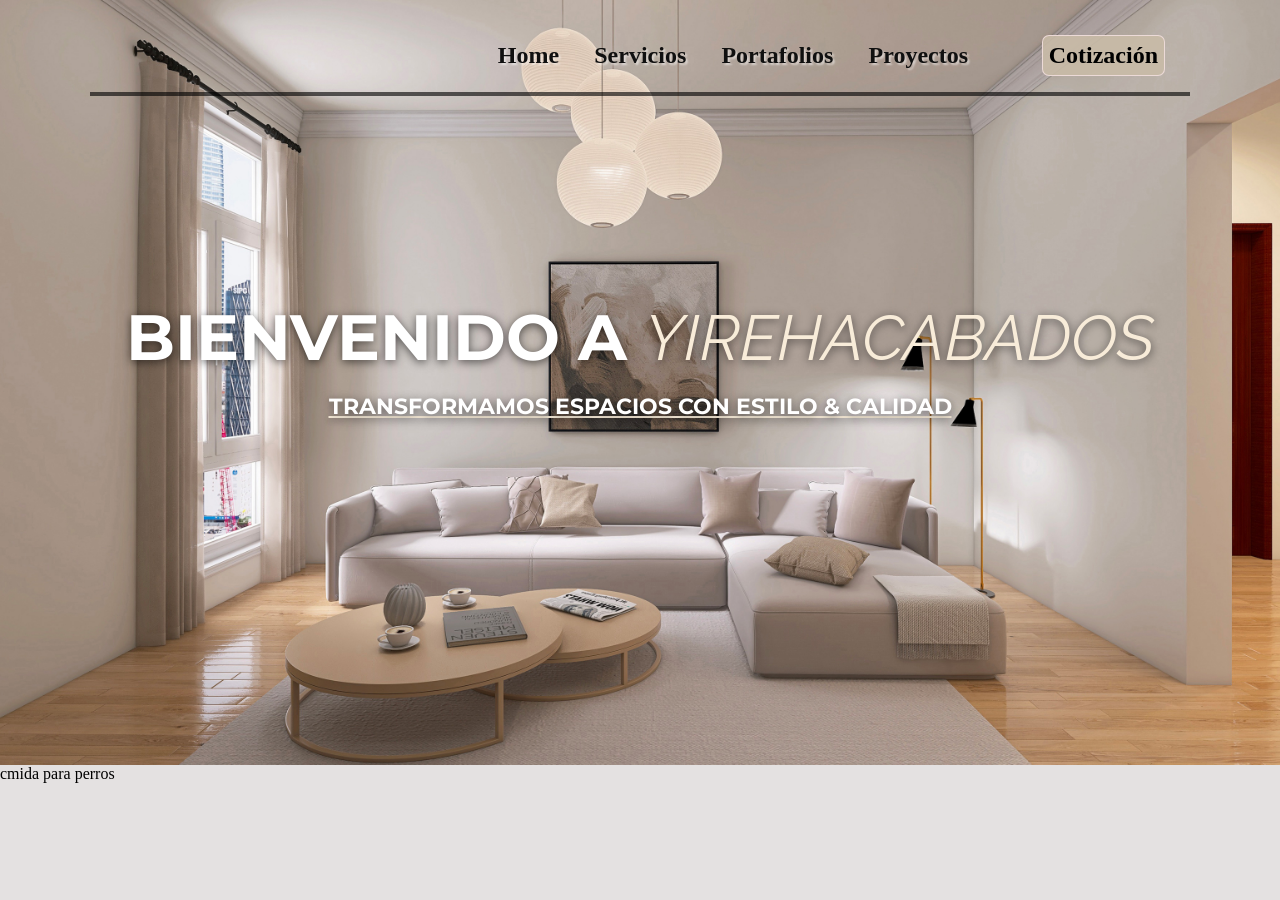
==== index.html @ 6dbcf8db "comida para perros" ====
<!DOCTYPE html>
<html lang="en">
<head>
    <meta charset="UTF-8">
    <meta name="viewport" content="width=device-width, initial-scale=1.0">
    <title>  | YireHacabados</title>
    <link rel="stylesheet" href="/CSS/index.css">
    <link rel="preconnect" href="https://fonts.googleapis.com">
            <link rel="preconnect" href="https://fonts.gstatic.com" crossorigin>
            <link href="https://fonts.googleapis.com/css2?family=Montserrat:ital,wght@0,100..900;1,100..900&display=swap" rel="stylesheet">
    <link rel="preconnect" href="https://fonts.googleapis.com">
            <link rel="preconnect" href="https://fonts.gstatic.com" crossorigin>
            <link href="https://fonts.googleapis.com/css2?family=Montserrat:ital,wght@0,100..900;1,100..900&family=Raleway:ital,wght@0,100..900;1,100..900&display=swap" rel="stylesheet">        

        </head>
<body>
    <nav class="navbar">
        <div class="logo">
            <img src="" alt="">
        </div>

        <ul class="menu">
            <li><a href="#Home">Home</a></li>
            <li><a href="#Servicios">Servicios</a></li>
            <li><a href="#Portafotlio">Portafolios</a></li>
            <li><a href="#Proyectos">Proyectos</a></li>
        </ul>

        <div class="btn-cotizar">
            <a href="#cotizacion">Cotización</a>
        </div>
    </nav>

    <main>
        <section id="inicio" class="hero">
            <div class="hero-content">
                <h1>BIENVENIDO A <span class="yireh">YIREHACABADOS</span></h1>
            
                <p>TRANSFORMAMOS ESPACIOS CON ESTILO & CALIDAD</p>
              
            </div>

            

        </section>
    </main>
</body>
</html>

cmida para perros
---- CSS/index.css ----
*{
    margin: 0;
    padding: 0;
    box-sizing: border-box ;
    list-style: none;
    text-decoration: none;
}

body{
    background-color: rgb(228, 225, 225);
}

.hero {
    min-height: 85vh;
    background-image: url("/images/pipcke-living-room-8578263.jpg");
    background-size: cover;
    background-position: center;
    display: flex;
    flex-direction: column;
    justify-content: center;
    align-items: center;
    padding: 4rem 1.5rem 6rem;
}

.hero-content {
    text-align: center;
    color: white;
    text-shadow: 0 2px 10px rgba(0, 0, 0, 0.6);

}

.yireh {
    color: rgb(248, 236, 217);
    font-family: "Raleway", sans-serif;
    font-weight: 380;
    font-style: italic;
}


.hero-content h1 {
    font-size: clamp(2.5rem, 5vw, 4rem);
    margin-bottom: 1rem;
    font-family: "Montserrat", sans-serif;
    font-optical-sizing: auto;
    font-weight: bold;
    
}


.hero-content p {
    font-size: clamp(1rem, 2.2vw, 1.4rem);
    text-decoration: underline rgb(248, 236, 217);
    margin-bottom: 1rem;
    font-family: "Montserrat", sans-serif;
    font-optical-sizing: auto;
    font-weight: bold;
}




.navbar {
    position: absolute;
    top: 0;
    left: 50%;
    transform: translateX(-50%);
    display: flex;
    flex-wrap: wrap;
    gap: 3rem;
    padding: 25px 25px 16px;
    width: min(95%, 1100px); /* limita el ancho y se adapta al tamaño de pantalla */
    justify-content: space-between; /* logo a la izquierda, resto a la derecha */
    align-items: center;
    border-bottom: 4px solid rgba(0, 0, 0, 0.615); /* línea justo debajo del navbar */
    
    z-index: 5;
    margin-top: 10px;
    
}

/* .logo {

}
 */
.menu {
    display: flex;
    gap: 1rem; /* evita que el último elemento se separe demasiado */
    font-size: 24px;
    margin-left: auto; /* empuja el menú y el botón hacia la derecha */
}

.menu li a {
    display: block;
    padding: 0.4rem 0.6rem;
    color: white;
    font-weight: bold;
    color: rgb(16, 16, 16);
    text-shadow: 2px 2px 2px rgba(255, 255, 255, 0.516);
}

.btn-cotizar {
    margin-left: 1rem; /* separación entre el menú y el botón */
    background-color: rgba(201, 188, 168, 0.897);
    padding: 6px;
    border-radius: 7px;
    border: solid 1px rgba(243, 225, 225, 0.842);
}

.btn-cotizar a {
    color: black;
    font-weight: bold;
    font-size: 24px;
}
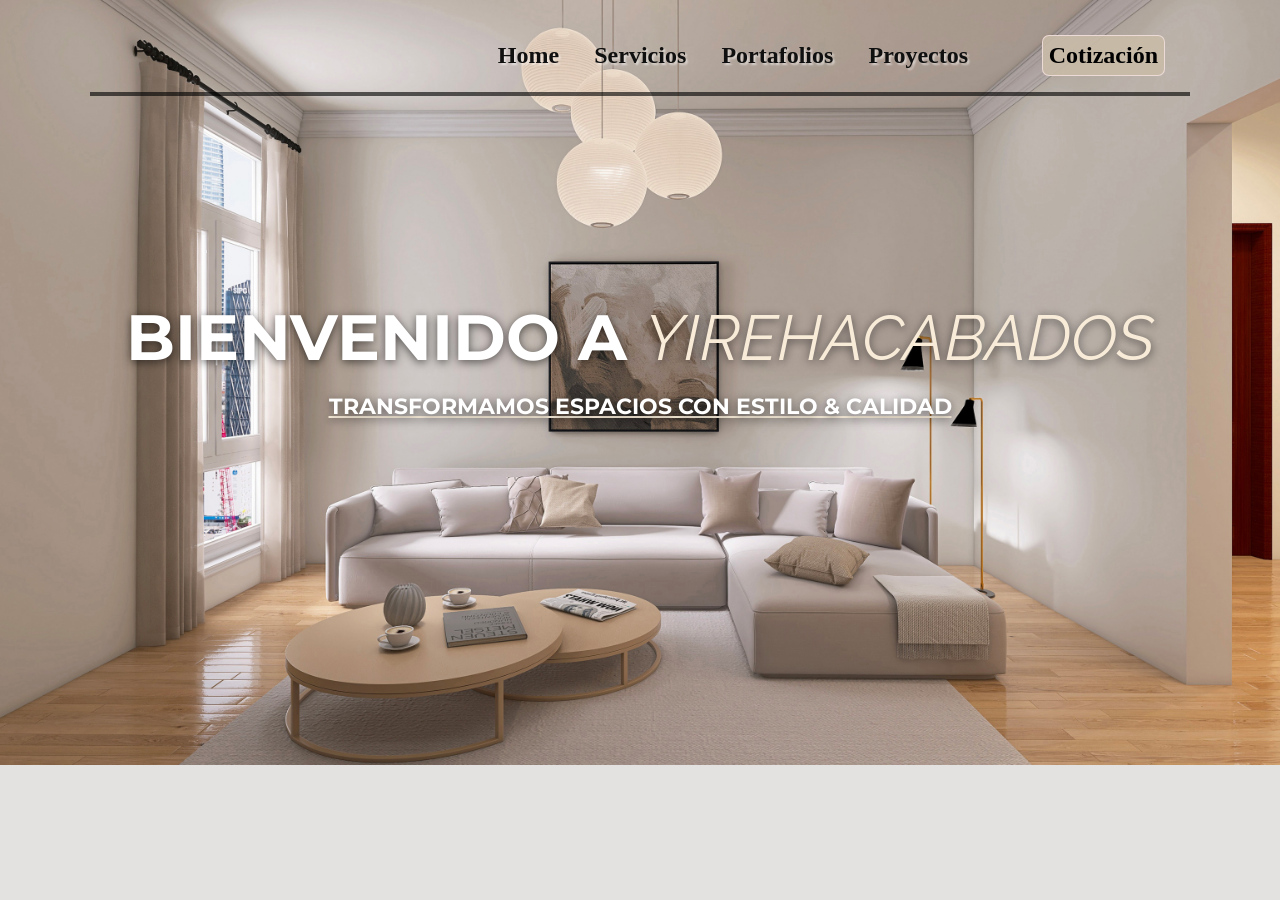
==== commit 93d761ac: "nuevo archivo" ====
--- a/index.html
+++ b/index.html
@@ -47,4 +47,3 @@
 </body>
 </html>
 
-cmida para perros
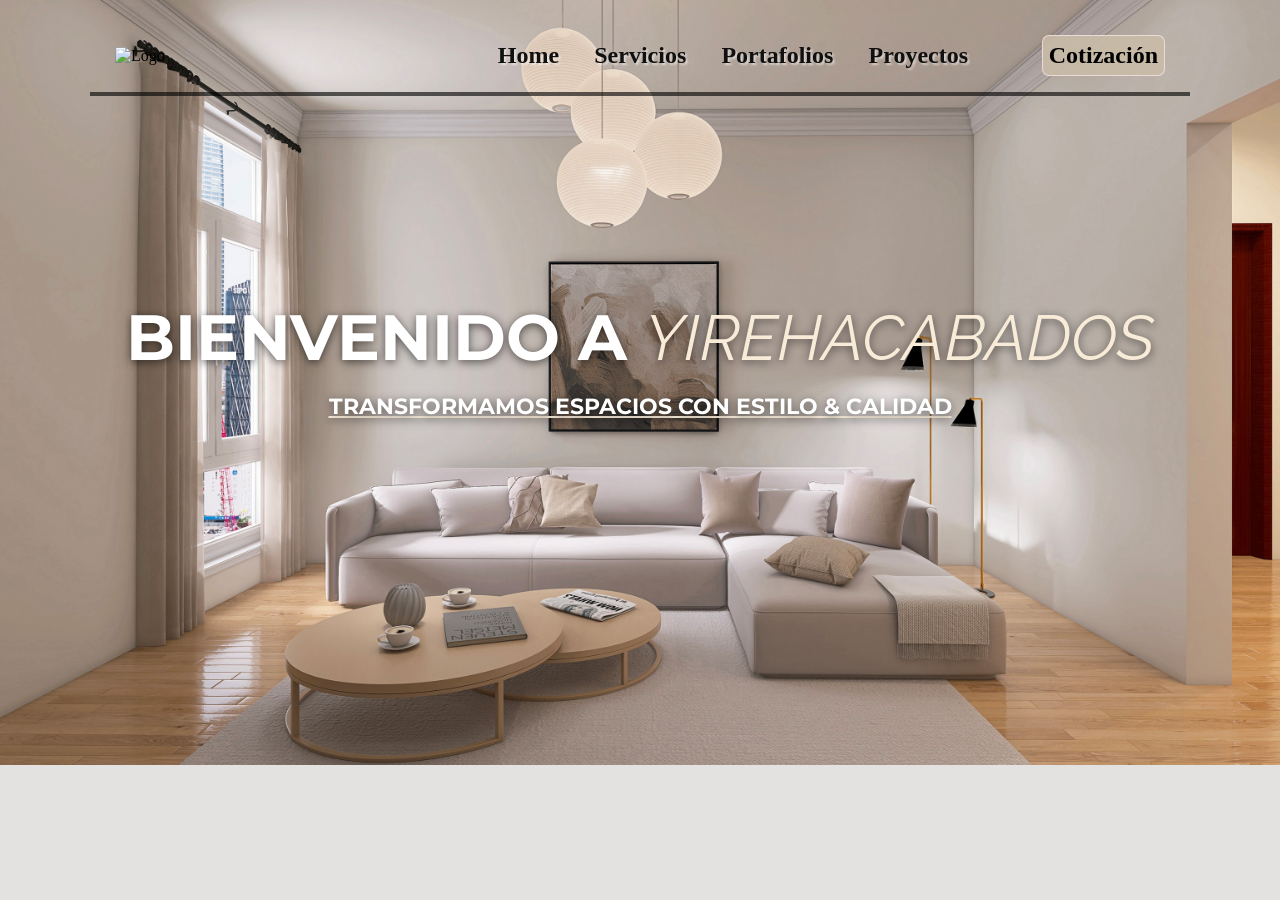
==== commit 234681cc: "html organizado" ====
--- a/index.html
+++ b/index.html
@@ -3,20 +3,17 @@
 <head>
     <meta charset="UTF-8">
     <meta name="viewport" content="width=device-width, initial-scale=1.0">
-    <title>  | YireHacabados</title>
+    <title>Yireh Acabados</title>
+    <link rel="preconnect" href="https://fonts.googleapis.com">
+    <link rel="preconnect" href="https://fonts.gstatic.com" crossorigin>
+    <link href="https://fonts.googleapis.com/css2?family=Montserrat:ital,wght@0,100..900;1,100..900&family=Raleway:ital,wght@0,100..900;1,100..900&display=swap" rel="stylesheet">        
     <link rel="stylesheet" href="/CSS/index.css">
-    <link rel="preconnect" href="https://fonts.googleapis.com">
-            <link rel="preconnect" href="https://fonts.gstatic.com" crossorigin>
-            <link href="https://fonts.googleapis.com/css2?family=Montserrat:ital,wght@0,100..900;1,100..900&display=swap" rel="stylesheet">
-    <link rel="preconnect" href="https://fonts.googleapis.com">
-            <link rel="preconnect" href="https://fonts.gstatic.com" crossorigin>
-            <link href="https://fonts.googleapis.com/css2?family=Montserrat:ital,wght@0,100..900;1,100..900&family=Raleway:ital,wght@0,100..900;1,100..900&display=swap" rel="stylesheet">        
 
-        </head>
+</head>
 <body>
     <nav class="navbar">
         <div class="logo">
-            <img src="" alt="">
+            <img src="" alt="Logo">
         </div>
 
         <ul class="menu">
@@ -35,13 +32,11 @@
         <section id="inicio" class="hero">
             <div class="hero-content">
                 <h1>BIENVENIDO A <span class="yireh">YIREHACABADOS</span></h1>
+                <p>TRANSFORMAMOS ESPACIOS CON ESTILO & CALIDAD</p> 
+            </div>
+        </section>
+        <section>
             
-                <p>TRANSFORMAMOS ESPACIOS CON ESTILO & CALIDAD</p>
-              
-            </div>
-
-            
-
         </section>
     </main>
 </body>
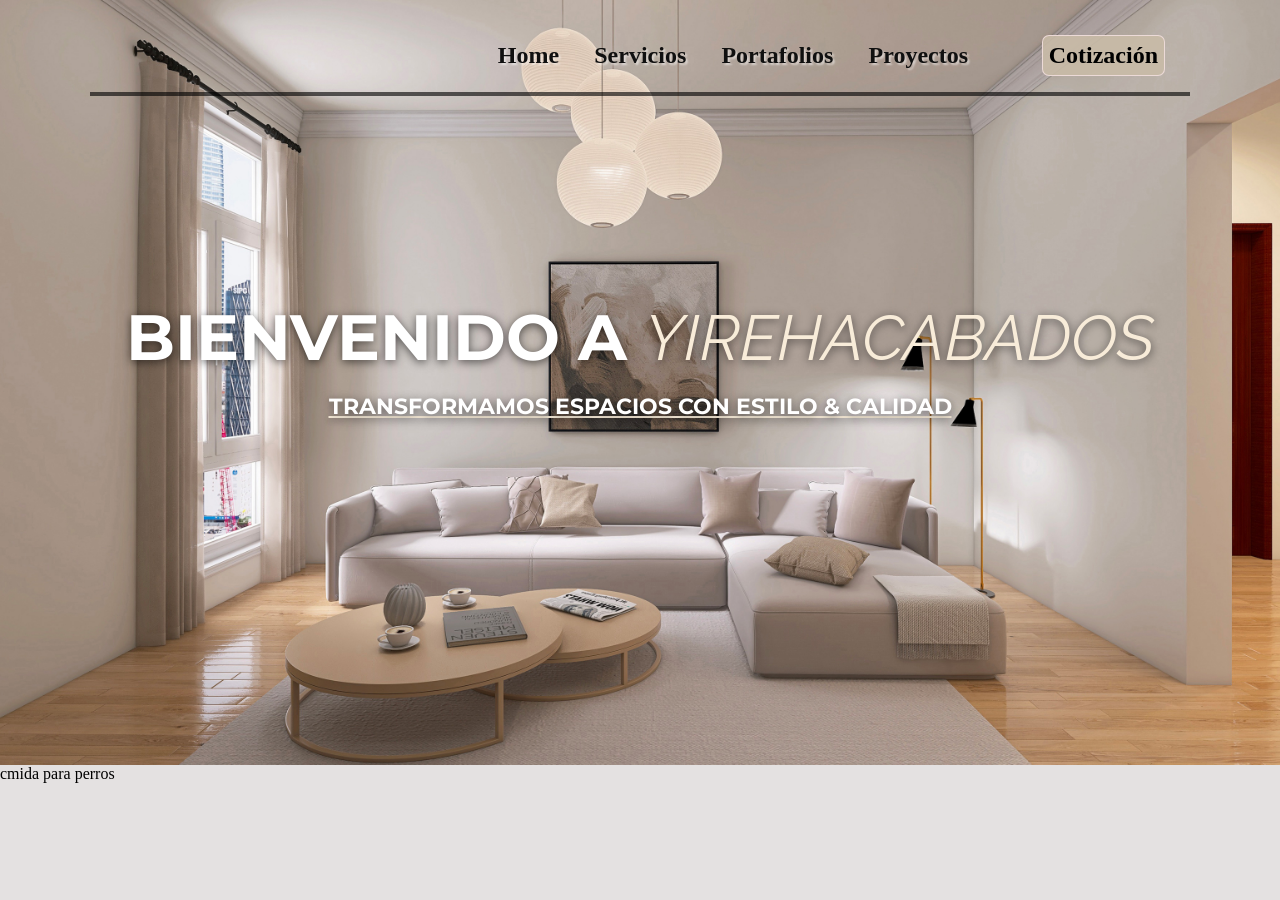
==== commit 692b91ee: "html organizado1.1" ====
--- a/index.html
+++ b/index.html
@@ -3,17 +3,16 @@
 <head>
     <meta charset="UTF-8">
     <meta name="viewport" content="width=device-width, initial-scale=1.0">
-    <title>Yireh Acabados</title>
+    <title>  | YireHacabados</title>
+    <link rel="stylesheet" href="/CSS/index.css">
     <link rel="preconnect" href="https://fonts.googleapis.com">
     <link rel="preconnect" href="https://fonts.gstatic.com" crossorigin>
     <link href="https://fonts.googleapis.com/css2?family=Montserrat:ital,wght@0,100..900;1,100..900&family=Raleway:ital,wght@0,100..900;1,100..900&display=swap" rel="stylesheet">        
-    <link rel="stylesheet" href="/CSS/index.css">
-
 </head>
 <body>
     <nav class="navbar">
         <div class="logo">
-            <img src="" alt="Logo">
+            <img src="" alt="">
         </div>
 
         <ul class="menu">
@@ -32,13 +31,12 @@
         <section id="inicio" class="hero">
             <div class="hero-content">
                 <h1>BIENVENIDO A <span class="yireh">YIREHACABADOS</span></h1>
-                <p>TRANSFORMAMOS ESPACIOS CON ESTILO & CALIDAD</p> 
+            
+                <p>TRANSFORMAMOS ESPACIOS CON ESTILO & CALIDAD</p>
             </div>
-        </section>
-        <section>
-            
         </section>
     </main>
 </body>
 </html>
 
+cmida para perros
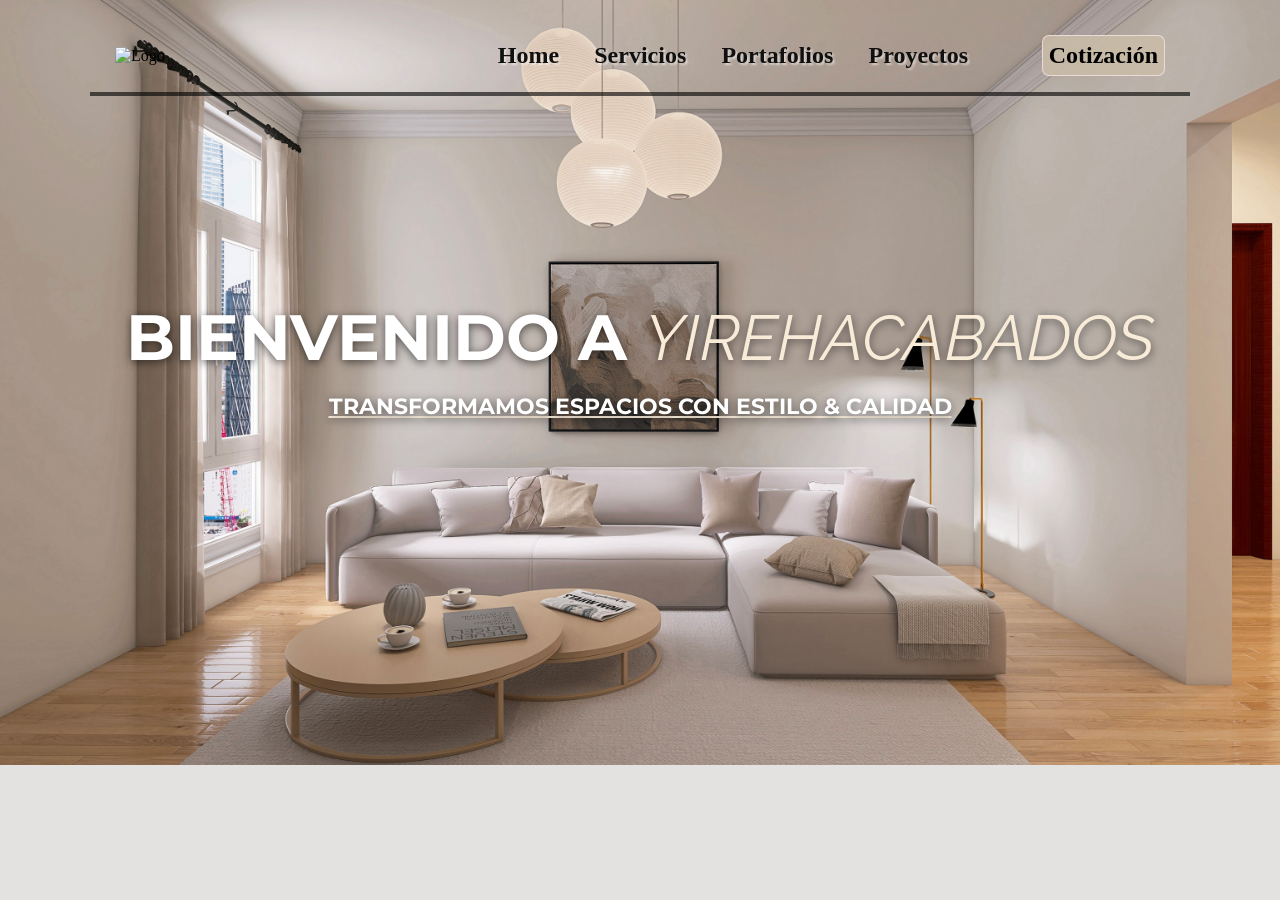
==== commit 5c0b4716: "limpieza del head y fuentes en index.html" ====
--- a/index.html
+++ b/index.html
@@ -3,16 +3,16 @@
 <head>
     <meta charset="UTF-8">
     <meta name="viewport" content="width=device-width, initial-scale=1.0">
-    <title>  | YireHacabados</title>
-    <link rel="stylesheet" href="/CSS/index.css">
+    <title>Yireh Acabados</title>
     <link rel="preconnect" href="https://fonts.googleapis.com">
     <link rel="preconnect" href="https://fonts.gstatic.com" crossorigin>
     <link href="https://fonts.googleapis.com/css2?family=Montserrat:ital,wght@0,100..900;1,100..900&family=Raleway:ital,wght@0,100..900;1,100..900&display=swap" rel="stylesheet">        
+    <link rel="stylesheet" href="/CSS/index.css">
 </head>
 <body>
     <nav class="navbar">
         <div class="logo">
-            <img src="" alt="">
+            <img src="" alt="Logo">
         </div>
 
         <ul class="menu">
@@ -31,12 +31,13 @@
         <section id="inicio" class="hero">
             <div class="hero-content">
                 <h1>BIENVENIDO A <span class="yireh">YIREHACABADOS</span></h1>
+                <p>TRANSFORMAMOS ESPACIOS CON ESTILO & CALIDAD</p> 
+            </div>
+        </section>
+        <section>
             
-                <p>TRANSFORMAMOS ESPACIOS CON ESTILO & CALIDAD</p>
-            </div>
         </section>
     </main>
 </body>
 </html>
 
-cmida para perros
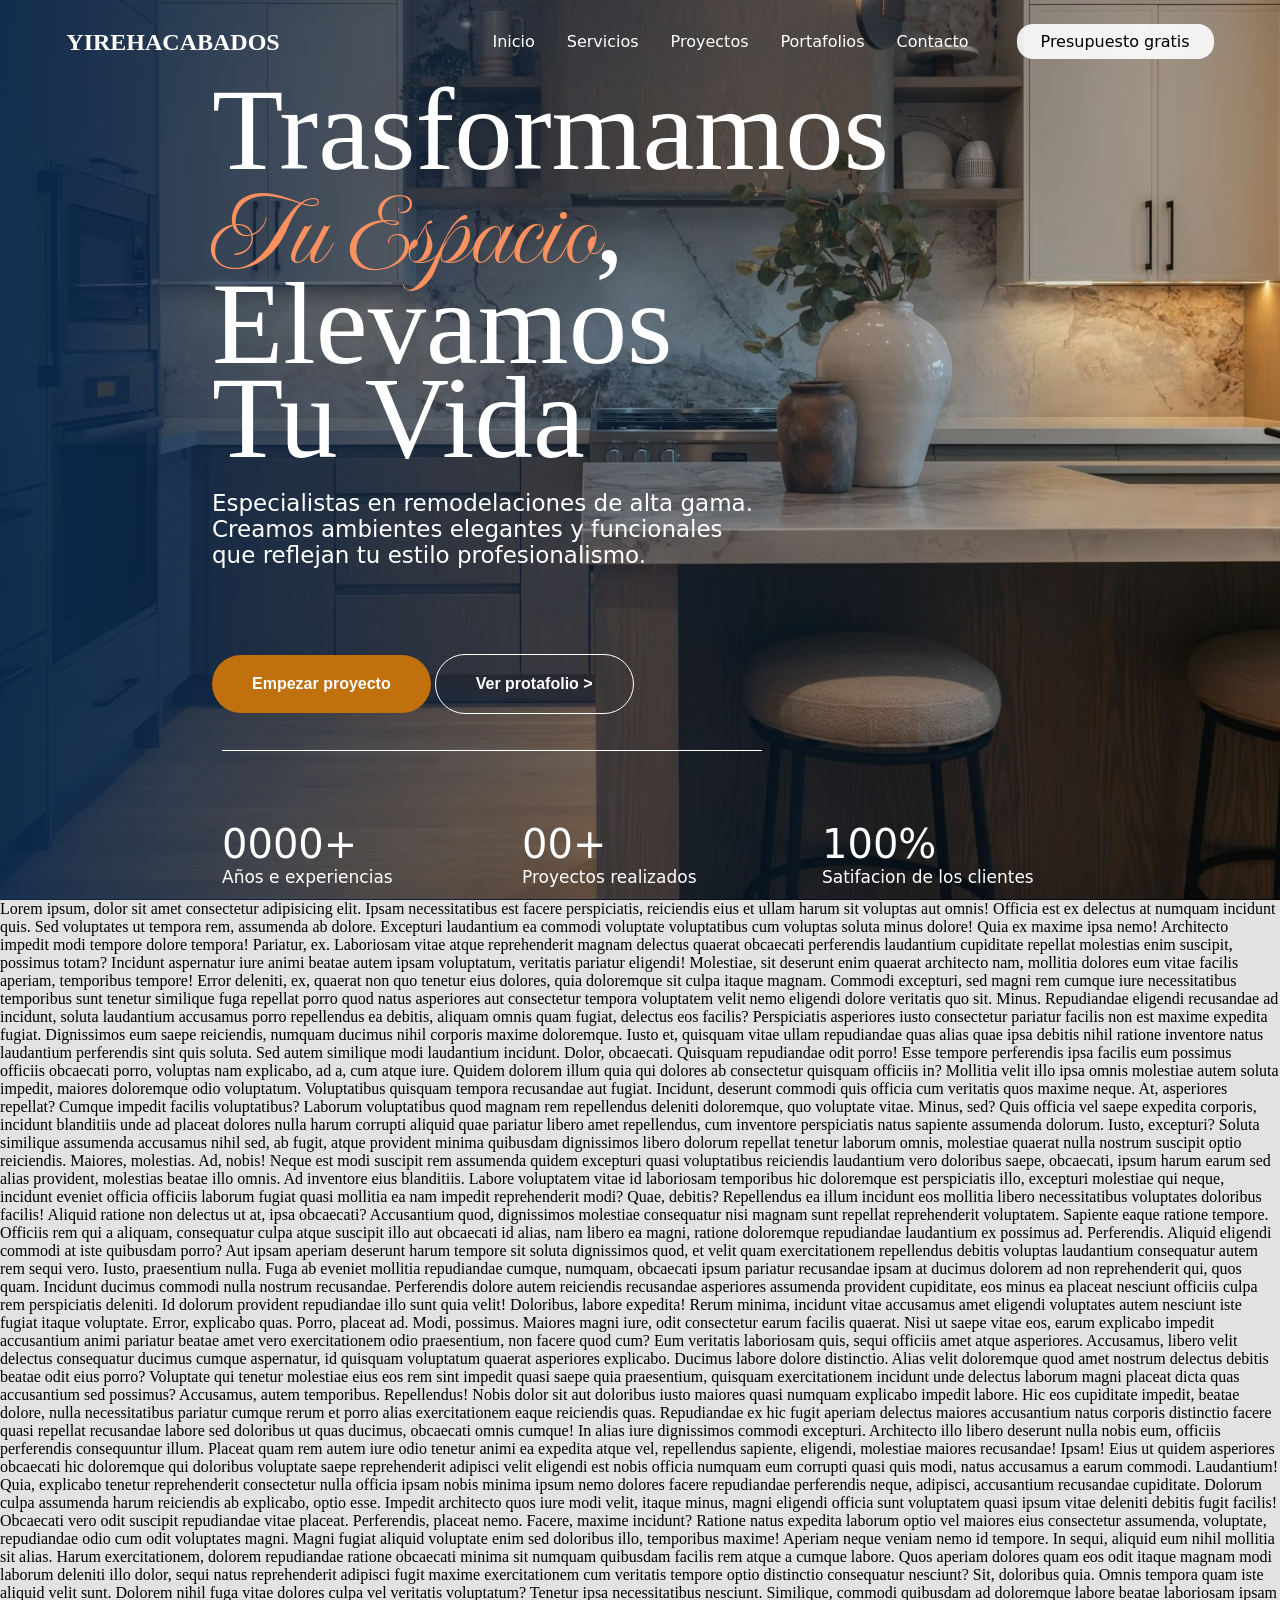
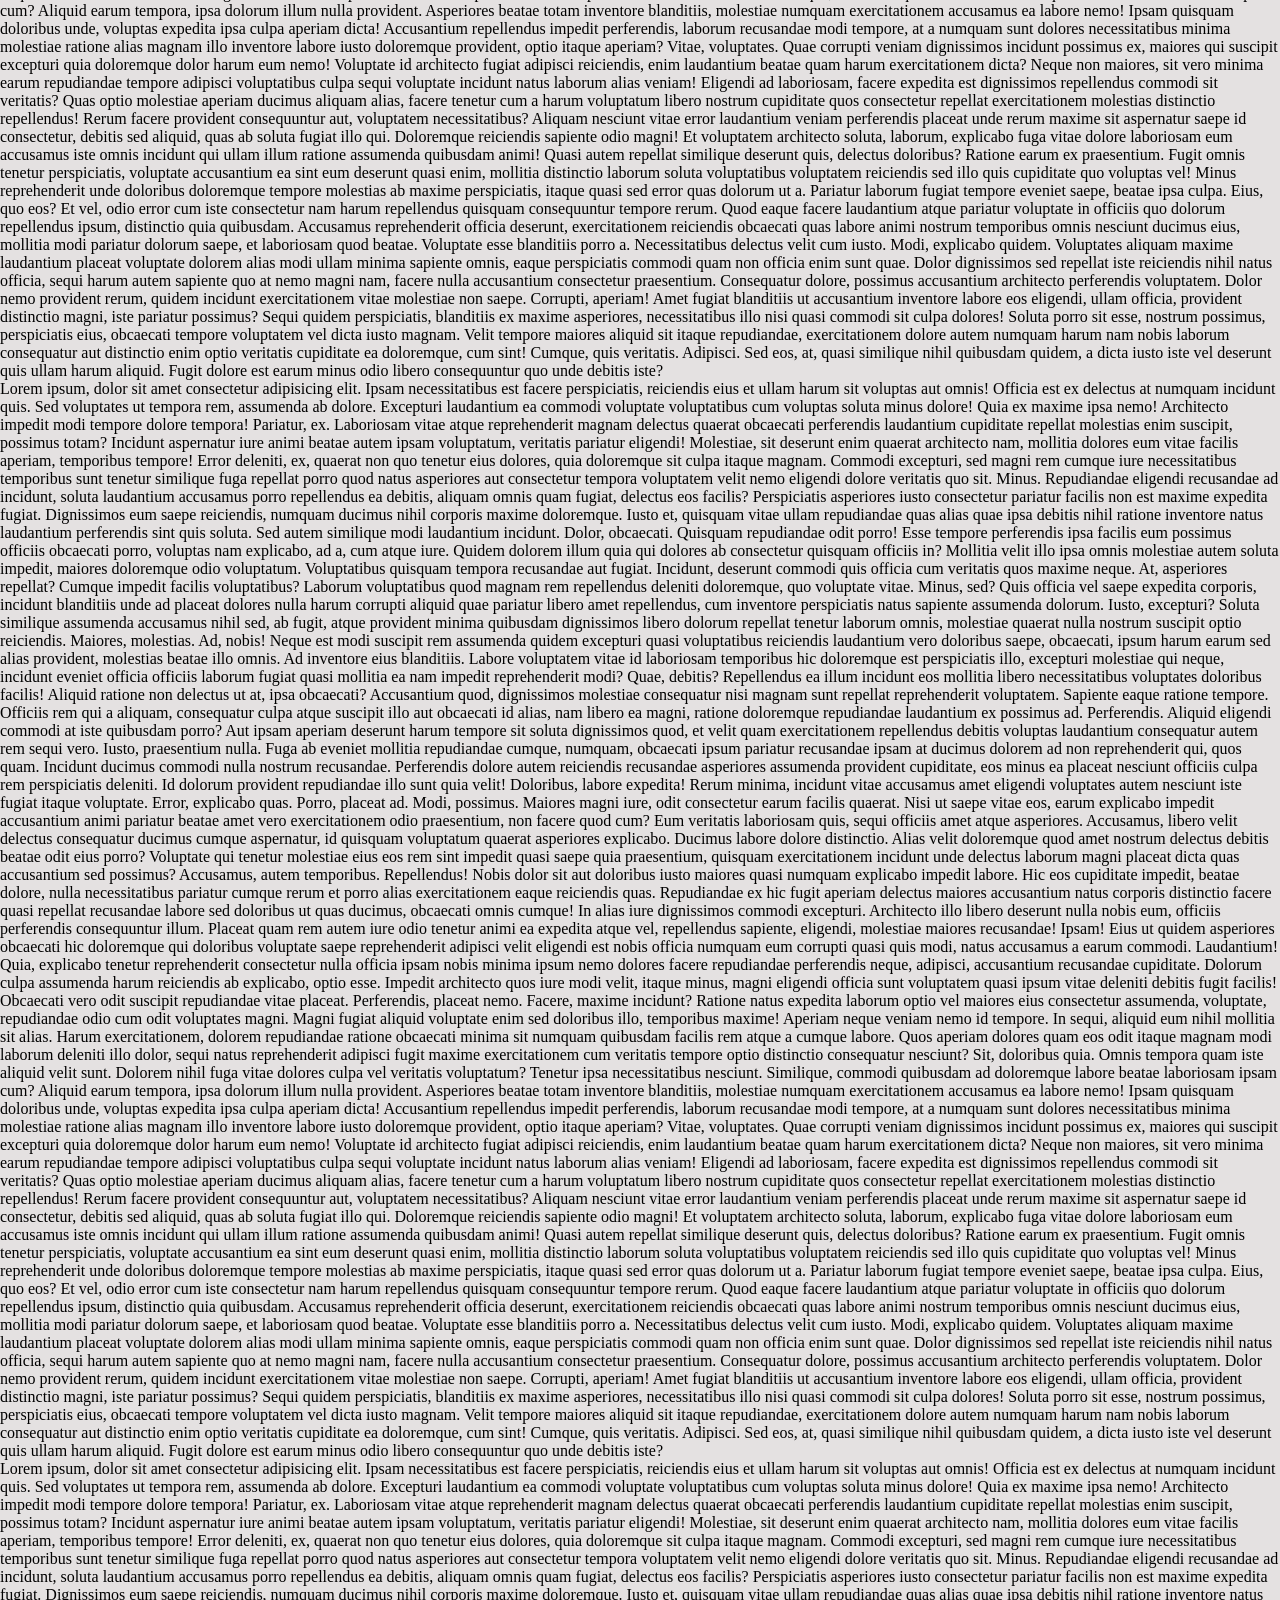
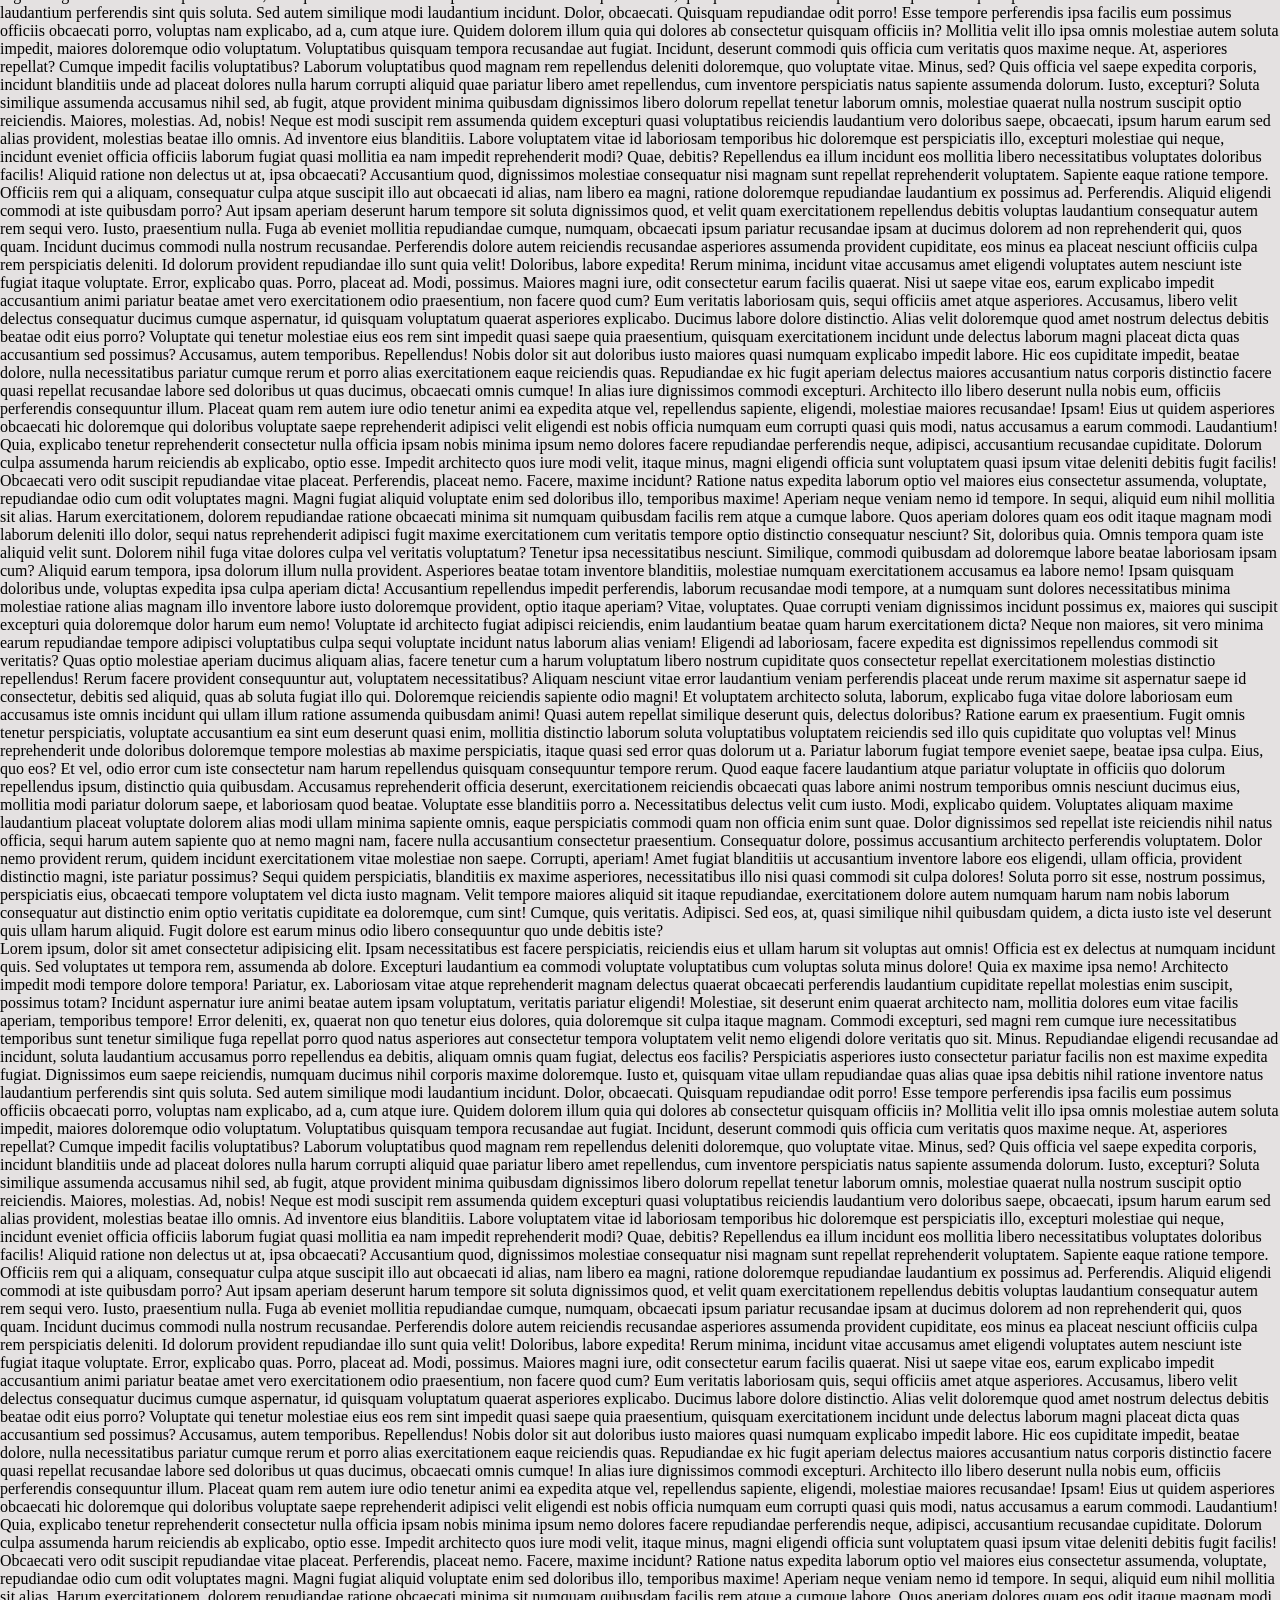
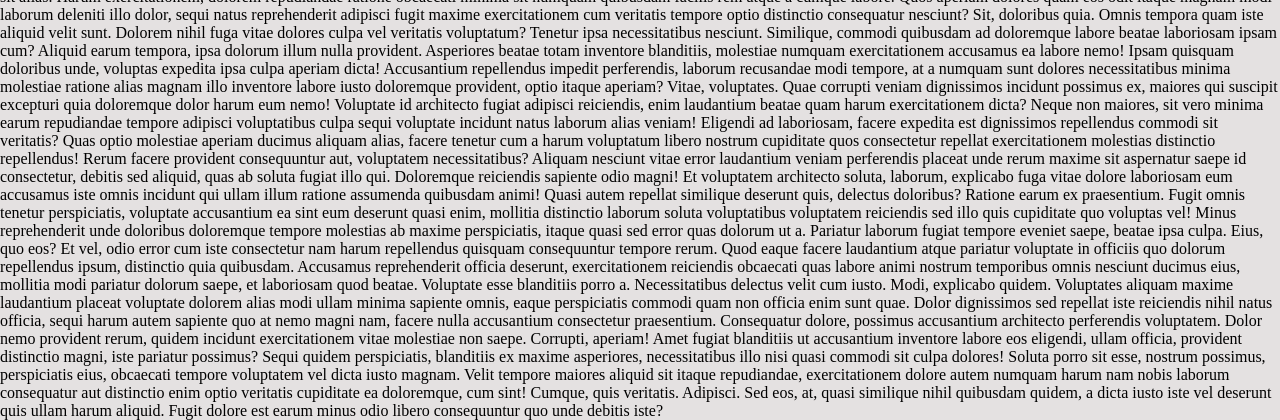
==== commit f910e75d: "Version 1.0  del hero terminado por ryuk" ====
--- a/index.html
+++ b/index.html
@@ -3,41 +3,290 @@
 <head>
     <meta charset="UTF-8">
     <meta name="viewport" content="width=device-width, initial-scale=1.0">
-    <title>Yireh Acabados</title>
+    <title>  | YireHacabados</title>
+    <link rel="stylesheet" href="/CSS/index.css">
+    <script src="/js/index.js"></script>
+
+    <link rel="preconnect" href="https://fonts.googleapis.com">
+    <link rel="preconnect" href="https://fonts.gstatic.com" crossorigin>
+    <link href="https://fonts.googleapis.com/css2?family=Imperial+Script&family=Stalinist+One&display=swap" rel="stylesheet">
     <link rel="preconnect" href="https://fonts.googleapis.com">
     <link rel="preconnect" href="https://fonts.gstatic.com" crossorigin>
     <link href="https://fonts.googleapis.com/css2?family=Montserrat:ital,wght@0,100..900;1,100..900&family=Raleway:ital,wght@0,100..900;1,100..900&display=swap" rel="stylesheet">        
-    <link rel="stylesheet" href="/CSS/index.css">
 </head>
 <body>
     <nav class="navbar">
         <div class="logo">
-            <img src="" alt="Logo">
+            <h1>YIREHACABADOS</h1>
+            <img src="" alt="">
         </div>
 
-        <ul class="menu">
-            <li><a href="#Home">Home</a></li>
-            <li><a href="#Servicios">Servicios</a></li>
-            <li><a href="#Portafotlio">Portafolios</a></li>
-            <li><a href="#Proyectos">Proyectos</a></li>
-        </ul>
-
-        <div class="btn-cotizar">
-            <a href="#cotizacion">Cotización</a>
+        <div class="derecha">
+            <ul class="menu">
+                <li><a href="#Home">Inicio</a></li>
+                <li><a href="#Servicio">Servicios</a></li>
+                <li><a href="#Proyecto">Proyectos</a></li>
+                <li><a href="#portafolio">Portafolios</a></li>
+                <li><a href="#contacto">Contacto</a></li>
+            </ul>
+
+            <div class="btn-cotizar">
+                <a href="#cotizacion">Presupuesto gratis</a>
+            </div>
         </div>
     </nav>
-
-    <main>
-        <section id="inicio" class="hero">
-            <div class="hero-content">
-                <h1>BIENVENIDO A <span class="yireh">YIREHACABADOS</span></h1>
-                <p>TRANSFORMAMOS ESPACIOS CON ESTILO & CALIDAD</p> 
+    <section class="hero">
+            <img
+            src="/images/hero-home.jpg"
+            alt="Luxury Modern Kitchen Remodeling" class="hero-bg"
+            /> <div class="hero-overlay"></div>
+
+            <div class="hero-container">
+                <div class="contenido-hero">
+                    <h1>
+                        Trasformamos
+                        <span class="Titulo-e">Tu Espacio </span>,
+                        Elevamos Tu Vida
+                    </h1>
+
+                    <p>
+                        Especialistas en remodelaciones de alta gama. Creamos ambientes elegantes y funcionales que reflejan tu estilo profesionalismo.
+                    </p>
+
+                    <div class="cta-hero">
+                        <button class="cta-proyecto">
+                            Empezar proyecto
+                        </button>
+                        <button class="cta-portafolio">
+                            Ver protafolio  >
+                        </button>
+                    </div>
+
+                    <div class="estadistica-hero">
+                        <div>
+                            <p>0000+</p>
+                            <p class="info-datos">Años e experiencias</p>
+                        </div>
+                        <div>
+                            <p>00+</p>
+                            <p class="info-datos">Proyectos realizados</p>
+                        </div>
+                        <div>
+                            <p>100%</p>
+                            <p class="info-datos">Satifacion de los clientes</p>
+                        </div>
+                    </div>
+                </div>
             </div>
-        </section>
-        <section>
-            
-        </section>
-    </main>
+    </section>
+
+    <section id="setvicio">
+        <p>Lorem ipsum, dolor sit amet consectetur adipisicing elit. Ipsam necessitatibus est facere perspiciatis, reiciendis eius et ullam harum sit voluptas aut omnis! Officia est ex delectus at numquam incidunt quis.
+        Sed voluptates ut tempora rem, assumenda ab dolore. Excepturi laudantium ea commodi voluptate voluptatibus cum voluptas soluta minus dolore! Quia ex maxime ipsa nemo! Architecto impedit modi tempore dolore tempora!
+        Pariatur, ex. Laboriosam vitae atque reprehenderit magnam delectus quaerat obcaecati perferendis laudantium cupiditate repellat molestias enim suscipit, possimus totam? Incidunt aspernatur iure animi beatae autem ipsam voluptatum, veritatis pariatur eligendi!
+        Molestiae, sit deserunt enim quaerat architecto nam, mollitia dolores eum vitae facilis aperiam, temporibus tempore! Error deleniti, ex, quaerat non quo tenetur eius dolores, quia doloremque sit culpa itaque magnam.
+        Commodi excepturi, sed magni rem cumque iure necessitatibus temporibus sunt tenetur similique fuga repellat porro quod natus asperiores aut consectetur tempora voluptatem velit nemo eligendi dolore veritatis quo sit. Minus.
+        Repudiandae eligendi recusandae ad incidunt, soluta laudantium accusamus porro repellendus ea debitis, aliquam omnis quam fugiat, delectus eos facilis? Perspiciatis asperiores iusto consectetur pariatur facilis non est maxime expedita fugiat.
+        Dignissimos eum saepe reiciendis, numquam ducimus nihil corporis maxime doloremque. Iusto et, quisquam vitae ullam repudiandae quas alias quae ipsa debitis nihil ratione inventore natus laudantium perferendis sint quis soluta.
+        Sed autem similique modi laudantium incidunt. Dolor, obcaecati. Quisquam repudiandae odit porro! Esse tempore perferendis ipsa facilis eum possimus officiis obcaecati porro, voluptas nam explicabo, ad a, cum atque iure.
+        Quidem dolorem illum quia qui dolores ab consectetur quisquam officiis in? Mollitia velit illo ipsa omnis molestiae autem soluta impedit, maiores doloremque odio voluptatum. Voluptatibus quisquam tempora recusandae aut fugiat.
+        Incidunt, deserunt commodi quis officia cum veritatis quos maxime neque. At, asperiores repellat? Cumque impedit facilis voluptatibus? Laborum voluptatibus quod magnam rem repellendus deleniti doloremque, quo voluptate vitae. Minus, sed?
+        Quis officia vel saepe expedita corporis, incidunt blanditiis unde ad placeat dolores nulla harum corrupti aliquid quae pariatur libero amet repellendus, cum inventore perspiciatis natus sapiente assumenda dolorum. Iusto, excepturi?
+        Soluta similique assumenda accusamus nihil sed, ab fugit, atque provident minima quibusdam dignissimos libero dolorum repellat tenetur laborum omnis, molestiae quaerat nulla nostrum suscipit optio reiciendis. Maiores, molestias. Ad, nobis!
+        Neque est modi suscipit rem assumenda quidem excepturi quasi voluptatibus reiciendis laudantium vero doloribus saepe, obcaecati, ipsum harum earum sed alias provident, molestias beatae illo omnis. Ad inventore eius blanditiis.
+        Labore voluptatem vitae id laboriosam temporibus hic doloremque est perspiciatis illo, excepturi molestiae qui neque, incidunt eveniet officia officiis laborum fugiat quasi mollitia ea nam impedit reprehenderit modi? Quae, debitis?
+        Repellendus ea illum incidunt eos mollitia libero necessitatibus voluptates doloribus facilis! Aliquid ratione non delectus ut at, ipsa obcaecati? Accusantium quod, dignissimos molestiae consequatur nisi magnam sunt repellat reprehenderit voluptatem.
+        Sapiente eaque ratione tempore. Officiis rem qui a aliquam, consequatur culpa atque suscipit illo aut obcaecati id alias, nam libero ea magni, ratione doloremque repudiandae laudantium ex possimus ad. Perferendis.
+        Aliquid eligendi commodi at iste quibusdam porro? Aut ipsam aperiam deserunt harum tempore sit soluta dignissimos quod, et velit quam exercitationem repellendus debitis voluptas laudantium consequatur autem rem sequi vero.
+        Iusto, praesentium nulla. Fuga ab eveniet mollitia repudiandae cumque, numquam, obcaecati ipsum pariatur recusandae ipsam at ducimus dolorem ad non reprehenderit qui, quos quam. Incidunt ducimus commodi nulla nostrum recusandae.
+        Perferendis dolore autem reiciendis recusandae asperiores assumenda provident cupiditate, eos minus ea placeat nesciunt officiis culpa rem perspiciatis deleniti. Id dolorum provident repudiandae illo sunt quia velit! Doloribus, labore expedita!
+        Rerum minima, incidunt vitae accusamus amet eligendi voluptates autem nesciunt iste fugiat itaque voluptate. Error, explicabo quas. Porro, placeat ad. Modi, possimus. Maiores magni iure, odit consectetur earum facilis quaerat.
+        Nisi ut saepe vitae eos, earum explicabo impedit accusantium animi pariatur beatae amet vero exercitationem odio praesentium, non facere quod cum? Eum veritatis laboriosam quis, sequi officiis amet atque asperiores.
+        Accusamus, libero velit delectus consequatur ducimus cumque aspernatur, id quisquam voluptatum quaerat asperiores explicabo. Ducimus labore dolore distinctio. Alias velit doloremque quod amet nostrum delectus debitis beatae odit eius porro?
+        Voluptate qui tenetur molestiae eius eos rem sint impedit quasi saepe quia praesentium, quisquam exercitationem incidunt unde delectus laborum magni placeat dicta quas accusantium sed possimus? Accusamus, autem temporibus. Repellendus!
+        Nobis dolor sit aut doloribus iusto maiores quasi numquam explicabo impedit labore. Hic eos cupiditate impedit, beatae dolore, nulla necessitatibus pariatur cumque rerum et porro alias exercitationem eaque reiciendis quas.
+        Repudiandae ex hic fugit aperiam delectus maiores accusantium natus corporis distinctio facere quasi repellat recusandae labore sed doloribus ut quas ducimus, obcaecati omnis cumque! In alias iure dignissimos commodi excepturi.
+        Architecto illo libero deserunt nulla nobis eum, officiis perferendis consequuntur illum. Placeat quam rem autem iure odio tenetur animi ea expedita atque vel, repellendus sapiente, eligendi, molestiae maiores recusandae! Ipsam!
+        Eius ut quidem asperiores obcaecati hic doloremque qui doloribus voluptate saepe reprehenderit adipisci velit eligendi est nobis officia numquam eum corrupti quasi quis modi, natus accusamus a earum commodi. Laudantium!
+        Quia, explicabo tenetur reprehenderit consectetur nulla officia ipsam nobis minima ipsum nemo dolores facere repudiandae perferendis neque, adipisci, accusantium recusandae cupiditate. Dolorum culpa assumenda harum reiciendis ab explicabo, optio esse.
+        Impedit architecto quos iure modi velit, itaque minus, magni eligendi officia sunt voluptatem quasi ipsum vitae deleniti debitis fugit facilis! Obcaecati vero odit suscipit repudiandae vitae placeat. Perferendis, placeat nemo.
+        Facere, maxime incidunt? Ratione natus expedita laborum optio vel maiores eius consectetur assumenda, voluptate, repudiandae odio cum odit voluptates magni. Magni fugiat aliquid voluptate enim sed doloribus illo, temporibus maxime!
+        Aperiam neque veniam nemo id tempore. In sequi, aliquid eum nihil mollitia sit alias. Harum exercitationem, dolorem repudiandae ratione obcaecati minima sit numquam quibusdam facilis rem atque a cumque labore.
+        Quos aperiam dolores quam eos odit itaque magnam modi laborum deleniti illo dolor, sequi natus reprehenderit adipisci fugit maxime exercitationem cum veritatis tempore optio distinctio consequatur nesciunt? Sit, doloribus quia.
+        Omnis tempora quam iste aliquid velit sunt. Dolorem nihil fuga vitae dolores culpa vel veritatis voluptatum? Tenetur ipsa necessitatibus nesciunt. Similique, commodi quibusdam ad doloremque labore beatae laboriosam ipsam cum?
+        Aliquid earum tempora, ipsa dolorum illum nulla provident. Asperiores beatae totam inventore blanditiis, molestiae numquam exercitationem accusamus ea labore nemo! Ipsam quisquam doloribus unde, voluptas expedita ipsa culpa aperiam dicta!
+        Accusantium repellendus impedit perferendis, laborum recusandae modi tempore, at a numquam sunt dolores necessitatibus minima molestiae ratione alias magnam illo inventore labore iusto doloremque provident, optio itaque aperiam? Vitae, voluptates.
+        Quae corrupti veniam dignissimos incidunt possimus ex, maiores qui suscipit excepturi quia doloremque dolor harum eum nemo! Voluptate id architecto fugiat adipisci reiciendis, enim laudantium beatae quam harum exercitationem dicta?
+        Neque non maiores, sit vero minima earum repudiandae tempore adipisci voluptatibus culpa sequi voluptate incidunt natus laborum alias veniam! Eligendi ad laboriosam, facere expedita est dignissimos repellendus commodi sit veritatis?
+        Quas optio molestiae aperiam ducimus aliquam alias, facere tenetur cum a harum voluptatum libero nostrum cupiditate quos consectetur repellat exercitationem molestias distinctio repellendus! Rerum facere provident consequuntur aut, voluptatem necessitatibus?
+        Aliquam nesciunt vitae error laudantium veniam perferendis placeat unde rerum maxime sit aspernatur saepe id consectetur, debitis sed aliquid, quas ab soluta fugiat illo qui. Doloremque reiciendis sapiente odio magni!
+        Et voluptatem architecto soluta, laborum, explicabo fuga vitae dolore laboriosam eum accusamus iste omnis incidunt qui ullam illum ratione assumenda quibusdam animi! Quasi autem repellat similique deserunt quis, delectus doloribus?
+        Ratione earum ex praesentium. Fugit omnis tenetur perspiciatis, voluptate accusantium ea sint eum deserunt quasi enim, mollitia distinctio laborum soluta voluptatibus voluptatem reiciendis sed illo quis cupiditate quo voluptas vel!
+        Minus reprehenderit unde doloribus doloremque tempore molestias ab maxime perspiciatis, itaque quasi sed error quas dolorum ut a. Pariatur laborum fugiat tempore eveniet saepe, beatae ipsa culpa. Eius, quo eos?
+        Et vel, odio error cum iste consectetur nam harum repellendus quisquam consequuntur tempore rerum. Quod eaque facere laudantium atque pariatur voluptate in officiis quo dolorum repellendus ipsum, distinctio quia quibusdam.
+        Accusamus reprehenderit officia deserunt, exercitationem reiciendis obcaecati quas labore animi nostrum temporibus omnis nesciunt ducimus eius, mollitia modi pariatur dolorum saepe, et laboriosam quod beatae. Voluptate esse blanditiis porro a.
+        Necessitatibus delectus velit cum iusto. Modi, explicabo quidem. Voluptates aliquam maxime laudantium placeat voluptate dolorem alias modi ullam minima sapiente omnis, eaque perspiciatis commodi quam non officia enim sunt quae.
+        Dolor dignissimos sed repellat iste reiciendis nihil natus officia, sequi harum autem sapiente quo at nemo magni nam, facere nulla accusantium consectetur praesentium. Consequatur dolore, possimus accusantium architecto perferendis voluptatem.
+        Dolor nemo provident rerum, quidem incidunt exercitationem vitae molestiae non saepe. Corrupti, aperiam! Amet fugiat blanditiis ut accusantium inventore labore eos eligendi, ullam officia, provident distinctio magni, iste pariatur possimus?
+        Sequi quidem perspiciatis, blanditiis ex maxime asperiores, necessitatibus illo nisi quasi commodi sit culpa dolores! Soluta porro sit esse, nostrum possimus, perspiciatis eius, obcaecati tempore voluptatem vel dicta iusto magnam.
+        Velit tempore maiores aliquid sit itaque repudiandae, exercitationem dolore autem numquam harum nam nobis laborum consequatur aut distinctio enim optio veritatis cupiditate ea doloremque, cum sint! Cumque, quis veritatis. Adipisci.
+        Sed eos, at, quasi similique nihil quibusdam quidem, a dicta iusto iste vel deserunt quis ullam harum aliquid. Fugit dolore est earum minus odio libero consequuntur quo unde debitis iste?</p>
+    </section>
+    <section>
+        <p>Lorem ipsum, dolor sit amet consectetur adipisicing elit. Ipsam necessitatibus est facere perspiciatis, reiciendis eius et ullam harum sit voluptas aut omnis! Officia est ex delectus at numquam incidunt quis.
+        Sed voluptates ut tempora rem, assumenda ab dolore. Excepturi laudantium ea commodi voluptate voluptatibus cum voluptas soluta minus dolore! Quia ex maxime ipsa nemo! Architecto impedit modi tempore dolore tempora!
+        Pariatur, ex. Laboriosam vitae atque reprehenderit magnam delectus quaerat obcaecati perferendis laudantium cupiditate repellat molestias enim suscipit, possimus totam? Incidunt aspernatur iure animi beatae autem ipsam voluptatum, veritatis pariatur eligendi!
+        Molestiae, sit deserunt enim quaerat architecto nam, mollitia dolores eum vitae facilis aperiam, temporibus tempore! Error deleniti, ex, quaerat non quo tenetur eius dolores, quia doloremque sit culpa itaque magnam.
+        Commodi excepturi, sed magni rem cumque iure necessitatibus temporibus sunt tenetur similique fuga repellat porro quod natus asperiores aut consectetur tempora voluptatem velit nemo eligendi dolore veritatis quo sit. Minus.
+        Repudiandae eligendi recusandae ad incidunt, soluta laudantium accusamus porro repellendus ea debitis, aliquam omnis quam fugiat, delectus eos facilis? Perspiciatis asperiores iusto consectetur pariatur facilis non est maxime expedita fugiat.
+        Dignissimos eum saepe reiciendis, numquam ducimus nihil corporis maxime doloremque. Iusto et, quisquam vitae ullam repudiandae quas alias quae ipsa debitis nihil ratione inventore natus laudantium perferendis sint quis soluta.
+        Sed autem similique modi laudantium incidunt. Dolor, obcaecati. Quisquam repudiandae odit porro! Esse tempore perferendis ipsa facilis eum possimus officiis obcaecati porro, voluptas nam explicabo, ad a, cum atque iure.
+        Quidem dolorem illum quia qui dolores ab consectetur quisquam officiis in? Mollitia velit illo ipsa omnis molestiae autem soluta impedit, maiores doloremque odio voluptatum. Voluptatibus quisquam tempora recusandae aut fugiat.
+        Incidunt, deserunt commodi quis officia cum veritatis quos maxime neque. At, asperiores repellat? Cumque impedit facilis voluptatibus? Laborum voluptatibus quod magnam rem repellendus deleniti doloremque, quo voluptate vitae. Minus, sed?
+        Quis officia vel saepe expedita corporis, incidunt blanditiis unde ad placeat dolores nulla harum corrupti aliquid quae pariatur libero amet repellendus, cum inventore perspiciatis natus sapiente assumenda dolorum. Iusto, excepturi?
+        Soluta similique assumenda accusamus nihil sed, ab fugit, atque provident minima quibusdam dignissimos libero dolorum repellat tenetur laborum omnis, molestiae quaerat nulla nostrum suscipit optio reiciendis. Maiores, molestias. Ad, nobis!
+        Neque est modi suscipit rem assumenda quidem excepturi quasi voluptatibus reiciendis laudantium vero doloribus saepe, obcaecati, ipsum harum earum sed alias provident, molestias beatae illo omnis. Ad inventore eius blanditiis.
+        Labore voluptatem vitae id laboriosam temporibus hic doloremque est perspiciatis illo, excepturi molestiae qui neque, incidunt eveniet officia officiis laborum fugiat quasi mollitia ea nam impedit reprehenderit modi? Quae, debitis?
+        Repellendus ea illum incidunt eos mollitia libero necessitatibus voluptates doloribus facilis! Aliquid ratione non delectus ut at, ipsa obcaecati? Accusantium quod, dignissimos molestiae consequatur nisi magnam sunt repellat reprehenderit voluptatem.
+        Sapiente eaque ratione tempore. Officiis rem qui a aliquam, consequatur culpa atque suscipit illo aut obcaecati id alias, nam libero ea magni, ratione doloremque repudiandae laudantium ex possimus ad. Perferendis.
+        Aliquid eligendi commodi at iste quibusdam porro? Aut ipsam aperiam deserunt harum tempore sit soluta dignissimos quod, et velit quam exercitationem repellendus debitis voluptas laudantium consequatur autem rem sequi vero.
+        Iusto, praesentium nulla. Fuga ab eveniet mollitia repudiandae cumque, numquam, obcaecati ipsum pariatur recusandae ipsam at ducimus dolorem ad non reprehenderit qui, quos quam. Incidunt ducimus commodi nulla nostrum recusandae.
+        Perferendis dolore autem reiciendis recusandae asperiores assumenda provident cupiditate, eos minus ea placeat nesciunt officiis culpa rem perspiciatis deleniti. Id dolorum provident repudiandae illo sunt quia velit! Doloribus, labore expedita!
+        Rerum minima, incidunt vitae accusamus amet eligendi voluptates autem nesciunt iste fugiat itaque voluptate. Error, explicabo quas. Porro, placeat ad. Modi, possimus. Maiores magni iure, odit consectetur earum facilis quaerat.
+        Nisi ut saepe vitae eos, earum explicabo impedit accusantium animi pariatur beatae amet vero exercitationem odio praesentium, non facere quod cum? Eum veritatis laboriosam quis, sequi officiis amet atque asperiores.
+        Accusamus, libero velit delectus consequatur ducimus cumque aspernatur, id quisquam voluptatum quaerat asperiores explicabo. Ducimus labore dolore distinctio. Alias velit doloremque quod amet nostrum delectus debitis beatae odit eius porro?
+        Voluptate qui tenetur molestiae eius eos rem sint impedit quasi saepe quia praesentium, quisquam exercitationem incidunt unde delectus laborum magni placeat dicta quas accusantium sed possimus? Accusamus, autem temporibus. Repellendus!
+        Nobis dolor sit aut doloribus iusto maiores quasi numquam explicabo impedit labore. Hic eos cupiditate impedit, beatae dolore, nulla necessitatibus pariatur cumque rerum et porro alias exercitationem eaque reiciendis quas.
+        Repudiandae ex hic fugit aperiam delectus maiores accusantium natus corporis distinctio facere quasi repellat recusandae labore sed doloribus ut quas ducimus, obcaecati omnis cumque! In alias iure dignissimos commodi excepturi.
+        Architecto illo libero deserunt nulla nobis eum, officiis perferendis consequuntur illum. Placeat quam rem autem iure odio tenetur animi ea expedita atque vel, repellendus sapiente, eligendi, molestiae maiores recusandae! Ipsam!
+        Eius ut quidem asperiores obcaecati hic doloremque qui doloribus voluptate saepe reprehenderit adipisci velit eligendi est nobis officia numquam eum corrupti quasi quis modi, natus accusamus a earum commodi. Laudantium!
+        Quia, explicabo tenetur reprehenderit consectetur nulla officia ipsam nobis minima ipsum nemo dolores facere repudiandae perferendis neque, adipisci, accusantium recusandae cupiditate. Dolorum culpa assumenda harum reiciendis ab explicabo, optio esse.
+        Impedit architecto quos iure modi velit, itaque minus, magni eligendi officia sunt voluptatem quasi ipsum vitae deleniti debitis fugit facilis! Obcaecati vero odit suscipit repudiandae vitae placeat. Perferendis, placeat nemo.
+        Facere, maxime incidunt? Ratione natus expedita laborum optio vel maiores eius consectetur assumenda, voluptate, repudiandae odio cum odit voluptates magni. Magni fugiat aliquid voluptate enim sed doloribus illo, temporibus maxime!
+        Aperiam neque veniam nemo id tempore. In sequi, aliquid eum nihil mollitia sit alias. Harum exercitationem, dolorem repudiandae ratione obcaecati minima sit numquam quibusdam facilis rem atque a cumque labore.
+        Quos aperiam dolores quam eos odit itaque magnam modi laborum deleniti illo dolor, sequi natus reprehenderit adipisci fugit maxime exercitationem cum veritatis tempore optio distinctio consequatur nesciunt? Sit, doloribus quia.
+        Omnis tempora quam iste aliquid velit sunt. Dolorem nihil fuga vitae dolores culpa vel veritatis voluptatum? Tenetur ipsa necessitatibus nesciunt. Similique, commodi quibusdam ad doloremque labore beatae laboriosam ipsam cum?
+        Aliquid earum tempora, ipsa dolorum illum nulla provident. Asperiores beatae totam inventore blanditiis, molestiae numquam exercitationem accusamus ea labore nemo! Ipsam quisquam doloribus unde, voluptas expedita ipsa culpa aperiam dicta!
+        Accusantium repellendus impedit perferendis, laborum recusandae modi tempore, at a numquam sunt dolores necessitatibus minima molestiae ratione alias magnam illo inventore labore iusto doloremque provident, optio itaque aperiam? Vitae, voluptates.
+        Quae corrupti veniam dignissimos incidunt possimus ex, maiores qui suscipit excepturi quia doloremque dolor harum eum nemo! Voluptate id architecto fugiat adipisci reiciendis, enim laudantium beatae quam harum exercitationem dicta?
+        Neque non maiores, sit vero minima earum repudiandae tempore adipisci voluptatibus culpa sequi voluptate incidunt natus laborum alias veniam! Eligendi ad laboriosam, facere expedita est dignissimos repellendus commodi sit veritatis?
+        Quas optio molestiae aperiam ducimus aliquam alias, facere tenetur cum a harum voluptatum libero nostrum cupiditate quos consectetur repellat exercitationem molestias distinctio repellendus! Rerum facere provident consequuntur aut, voluptatem necessitatibus?
+        Aliquam nesciunt vitae error laudantium veniam perferendis placeat unde rerum maxime sit aspernatur saepe id consectetur, debitis sed aliquid, quas ab soluta fugiat illo qui. Doloremque reiciendis sapiente odio magni!
+        Et voluptatem architecto soluta, laborum, explicabo fuga vitae dolore laboriosam eum accusamus iste omnis incidunt qui ullam illum ratione assumenda quibusdam animi! Quasi autem repellat similique deserunt quis, delectus doloribus?
+        Ratione earum ex praesentium. Fugit omnis tenetur perspiciatis, voluptate accusantium ea sint eum deserunt quasi enim, mollitia distinctio laborum soluta voluptatibus voluptatem reiciendis sed illo quis cupiditate quo voluptas vel!
+        Minus reprehenderit unde doloribus doloremque tempore molestias ab maxime perspiciatis, itaque quasi sed error quas dolorum ut a. Pariatur laborum fugiat tempore eveniet saepe, beatae ipsa culpa. Eius, quo eos?
+        Et vel, odio error cum iste consectetur nam harum repellendus quisquam consequuntur tempore rerum. Quod eaque facere laudantium atque pariatur voluptate in officiis quo dolorum repellendus ipsum, distinctio quia quibusdam.
+        Accusamus reprehenderit officia deserunt, exercitationem reiciendis obcaecati quas labore animi nostrum temporibus omnis nesciunt ducimus eius, mollitia modi pariatur dolorum saepe, et laboriosam quod beatae. Voluptate esse blanditiis porro a.
+        Necessitatibus delectus velit cum iusto. Modi, explicabo quidem. Voluptates aliquam maxime laudantium placeat voluptate dolorem alias modi ullam minima sapiente omnis, eaque perspiciatis commodi quam non officia enim sunt quae.
+        Dolor dignissimos sed repellat iste reiciendis nihil natus officia, sequi harum autem sapiente quo at nemo magni nam, facere nulla accusantium consectetur praesentium. Consequatur dolore, possimus accusantium architecto perferendis voluptatem.
+        Dolor nemo provident rerum, quidem incidunt exercitationem vitae molestiae non saepe. Corrupti, aperiam! Amet fugiat blanditiis ut accusantium inventore labore eos eligendi, ullam officia, provident distinctio magni, iste pariatur possimus?
+        Sequi quidem perspiciatis, blanditiis ex maxime asperiores, necessitatibus illo nisi quasi commodi sit culpa dolores! Soluta porro sit esse, nostrum possimus, perspiciatis eius, obcaecati tempore voluptatem vel dicta iusto magnam.
+        Velit tempore maiores aliquid sit itaque repudiandae, exercitationem dolore autem numquam harum nam nobis laborum consequatur aut distinctio enim optio veritatis cupiditate ea doloremque, cum sint! Cumque, quis veritatis. Adipisci.
+        Sed eos, at, quasi similique nihil quibusdam quidem, a dicta iusto iste vel deserunt quis ullam harum aliquid. Fugit dolore est earum minus odio libero consequuntur quo unde debitis iste?</p>
+    </section>
+    <section id="proyecto">
+        <p>Lorem ipsum, dolor sit amet consectetur adipisicing elit. Ipsam necessitatibus est facere perspiciatis, reiciendis eius et ullam harum sit voluptas aut omnis! Officia est ex delectus at numquam incidunt quis.
+        Sed voluptates ut tempora rem, assumenda ab dolore. Excepturi laudantium ea commodi voluptate voluptatibus cum voluptas soluta minus dolore! Quia ex maxime ipsa nemo! Architecto impedit modi tempore dolore tempora!
+        Pariatur, ex. Laboriosam vitae atque reprehenderit magnam delectus quaerat obcaecati perferendis laudantium cupiditate repellat molestias enim suscipit, possimus totam? Incidunt aspernatur iure animi beatae autem ipsam voluptatum, veritatis pariatur eligendi!
+        Molestiae, sit deserunt enim quaerat architecto nam, mollitia dolores eum vitae facilis aperiam, temporibus tempore! Error deleniti, ex, quaerat non quo tenetur eius dolores, quia doloremque sit culpa itaque magnam.
+        Commodi excepturi, sed magni rem cumque iure necessitatibus temporibus sunt tenetur similique fuga repellat porro quod natus asperiores aut consectetur tempora voluptatem velit nemo eligendi dolore veritatis quo sit. Minus.
+        Repudiandae eligendi recusandae ad incidunt, soluta laudantium accusamus porro repellendus ea debitis, aliquam omnis quam fugiat, delectus eos facilis? Perspiciatis asperiores iusto consectetur pariatur facilis non est maxime expedita fugiat.
+        Dignissimos eum saepe reiciendis, numquam ducimus nihil corporis maxime doloremque. Iusto et, quisquam vitae ullam repudiandae quas alias quae ipsa debitis nihil ratione inventore natus laudantium perferendis sint quis soluta.
+        Sed autem similique modi laudantium incidunt. Dolor, obcaecati. Quisquam repudiandae odit porro! Esse tempore perferendis ipsa facilis eum possimus officiis obcaecati porro, voluptas nam explicabo, ad a, cum atque iure.
+        Quidem dolorem illum quia qui dolores ab consectetur quisquam officiis in? Mollitia velit illo ipsa omnis molestiae autem soluta impedit, maiores doloremque odio voluptatum. Voluptatibus quisquam tempora recusandae aut fugiat.
+        Incidunt, deserunt commodi quis officia cum veritatis quos maxime neque. At, asperiores repellat? Cumque impedit facilis voluptatibus? Laborum voluptatibus quod magnam rem repellendus deleniti doloremque, quo voluptate vitae. Minus, sed?
+        Quis officia vel saepe expedita corporis, incidunt blanditiis unde ad placeat dolores nulla harum corrupti aliquid quae pariatur libero amet repellendus, cum inventore perspiciatis natus sapiente assumenda dolorum. Iusto, excepturi?
+        Soluta similique assumenda accusamus nihil sed, ab fugit, atque provident minima quibusdam dignissimos libero dolorum repellat tenetur laborum omnis, molestiae quaerat nulla nostrum suscipit optio reiciendis. Maiores, molestias. Ad, nobis!
+        Neque est modi suscipit rem assumenda quidem excepturi quasi voluptatibus reiciendis laudantium vero doloribus saepe, obcaecati, ipsum harum earum sed alias provident, molestias beatae illo omnis. Ad inventore eius blanditiis.
+        Labore voluptatem vitae id laboriosam temporibus hic doloremque est perspiciatis illo, excepturi molestiae qui neque, incidunt eveniet officia officiis laborum fugiat quasi mollitia ea nam impedit reprehenderit modi? Quae, debitis?
+        Repellendus ea illum incidunt eos mollitia libero necessitatibus voluptates doloribus facilis! Aliquid ratione non delectus ut at, ipsa obcaecati? Accusantium quod, dignissimos molestiae consequatur nisi magnam sunt repellat reprehenderit voluptatem.
+        Sapiente eaque ratione tempore. Officiis rem qui a aliquam, consequatur culpa atque suscipit illo aut obcaecati id alias, nam libero ea magni, ratione doloremque repudiandae laudantium ex possimus ad. Perferendis.
+        Aliquid eligendi commodi at iste quibusdam porro? Aut ipsam aperiam deserunt harum tempore sit soluta dignissimos quod, et velit quam exercitationem repellendus debitis voluptas laudantium consequatur autem rem sequi vero.
+        Iusto, praesentium nulla. Fuga ab eveniet mollitia repudiandae cumque, numquam, obcaecati ipsum pariatur recusandae ipsam at ducimus dolorem ad non reprehenderit qui, quos quam. Incidunt ducimus commodi nulla nostrum recusandae.
+        Perferendis dolore autem reiciendis recusandae asperiores assumenda provident cupiditate, eos minus ea placeat nesciunt officiis culpa rem perspiciatis deleniti. Id dolorum provident repudiandae illo sunt quia velit! Doloribus, labore expedita!
+        Rerum minima, incidunt vitae accusamus amet eligendi voluptates autem nesciunt iste fugiat itaque voluptate. Error, explicabo quas. Porro, placeat ad. Modi, possimus. Maiores magni iure, odit consectetur earum facilis quaerat.
+        Nisi ut saepe vitae eos, earum explicabo impedit accusantium animi pariatur beatae amet vero exercitationem odio praesentium, non facere quod cum? Eum veritatis laboriosam quis, sequi officiis amet atque asperiores.
+        Accusamus, libero velit delectus consequatur ducimus cumque aspernatur, id quisquam voluptatum quaerat asperiores explicabo. Ducimus labore dolore distinctio. Alias velit doloremque quod amet nostrum delectus debitis beatae odit eius porro?
+        Voluptate qui tenetur molestiae eius eos rem sint impedit quasi saepe quia praesentium, quisquam exercitationem incidunt unde delectus laborum magni placeat dicta quas accusantium sed possimus? Accusamus, autem temporibus. Repellendus!
+        Nobis dolor sit aut doloribus iusto maiores quasi numquam explicabo impedit labore. Hic eos cupiditate impedit, beatae dolore, nulla necessitatibus pariatur cumque rerum et porro alias exercitationem eaque reiciendis quas.
+        Repudiandae ex hic fugit aperiam delectus maiores accusantium natus corporis distinctio facere quasi repellat recusandae labore sed doloribus ut quas ducimus, obcaecati omnis cumque! In alias iure dignissimos commodi excepturi.
+        Architecto illo libero deserunt nulla nobis eum, officiis perferendis consequuntur illum. Placeat quam rem autem iure odio tenetur animi ea expedita atque vel, repellendus sapiente, eligendi, molestiae maiores recusandae! Ipsam!
+        Eius ut quidem asperiores obcaecati hic doloremque qui doloribus voluptate saepe reprehenderit adipisci velit eligendi est nobis officia numquam eum corrupti quasi quis modi, natus accusamus a earum commodi. Laudantium!
+        Quia, explicabo tenetur reprehenderit consectetur nulla officia ipsam nobis minima ipsum nemo dolores facere repudiandae perferendis neque, adipisci, accusantium recusandae cupiditate. Dolorum culpa assumenda harum reiciendis ab explicabo, optio esse.
+        Impedit architecto quos iure modi velit, itaque minus, magni eligendi officia sunt voluptatem quasi ipsum vitae deleniti debitis fugit facilis! Obcaecati vero odit suscipit repudiandae vitae placeat. Perferendis, placeat nemo.
+        Facere, maxime incidunt? Ratione natus expedita laborum optio vel maiores eius consectetur assumenda, voluptate, repudiandae odio cum odit voluptates magni. Magni fugiat aliquid voluptate enim sed doloribus illo, temporibus maxime!
+        Aperiam neque veniam nemo id tempore. In sequi, aliquid eum nihil mollitia sit alias. Harum exercitationem, dolorem repudiandae ratione obcaecati minima sit numquam quibusdam facilis rem atque a cumque labore.
+        Quos aperiam dolores quam eos odit itaque magnam modi laborum deleniti illo dolor, sequi natus reprehenderit adipisci fugit maxime exercitationem cum veritatis tempore optio distinctio consequatur nesciunt? Sit, doloribus quia.
+        Omnis tempora quam iste aliquid velit sunt. Dolorem nihil fuga vitae dolores culpa vel veritatis voluptatum? Tenetur ipsa necessitatibus nesciunt. Similique, commodi quibusdam ad doloremque labore beatae laboriosam ipsam cum?
+        Aliquid earum tempora, ipsa dolorum illum nulla provident. Asperiores beatae totam inventore blanditiis, molestiae numquam exercitationem accusamus ea labore nemo! Ipsam quisquam doloribus unde, voluptas expedita ipsa culpa aperiam dicta!
+        Accusantium repellendus impedit perferendis, laborum recusandae modi tempore, at a numquam sunt dolores necessitatibus minima molestiae ratione alias magnam illo inventore labore iusto doloremque provident, optio itaque aperiam? Vitae, voluptates.
+        Quae corrupti veniam dignissimos incidunt possimus ex, maiores qui suscipit excepturi quia doloremque dolor harum eum nemo! Voluptate id architecto fugiat adipisci reiciendis, enim laudantium beatae quam harum exercitationem dicta?
+        Neque non maiores, sit vero minima earum repudiandae tempore adipisci voluptatibus culpa sequi voluptate incidunt natus laborum alias veniam! Eligendi ad laboriosam, facere expedita est dignissimos repellendus commodi sit veritatis?
+        Quas optio molestiae aperiam ducimus aliquam alias, facere tenetur cum a harum voluptatum libero nostrum cupiditate quos consectetur repellat exercitationem molestias distinctio repellendus! Rerum facere provident consequuntur aut, voluptatem necessitatibus?
+        Aliquam nesciunt vitae error laudantium veniam perferendis placeat unde rerum maxime sit aspernatur saepe id consectetur, debitis sed aliquid, quas ab soluta fugiat illo qui. Doloremque reiciendis sapiente odio magni!
+        Et voluptatem architecto soluta, laborum, explicabo fuga vitae dolore laboriosam eum accusamus iste omnis incidunt qui ullam illum ratione assumenda quibusdam animi! Quasi autem repellat similique deserunt quis, delectus doloribus?
+        Ratione earum ex praesentium. Fugit omnis tenetur perspiciatis, voluptate accusantium ea sint eum deserunt quasi enim, mollitia distinctio laborum soluta voluptatibus voluptatem reiciendis sed illo quis cupiditate quo voluptas vel!
+        Minus reprehenderit unde doloribus doloremque tempore molestias ab maxime perspiciatis, itaque quasi sed error quas dolorum ut a. Pariatur laborum fugiat tempore eveniet saepe, beatae ipsa culpa. Eius, quo eos?
+        Et vel, odio error cum iste consectetur nam harum repellendus quisquam consequuntur tempore rerum. Quod eaque facere laudantium atque pariatur voluptate in officiis quo dolorum repellendus ipsum, distinctio quia quibusdam.
+        Accusamus reprehenderit officia deserunt, exercitationem reiciendis obcaecati quas labore animi nostrum temporibus omnis nesciunt ducimus eius, mollitia modi pariatur dolorum saepe, et laboriosam quod beatae. Voluptate esse blanditiis porro a.
+        Necessitatibus delectus velit cum iusto. Modi, explicabo quidem. Voluptates aliquam maxime laudantium placeat voluptate dolorem alias modi ullam minima sapiente omnis, eaque perspiciatis commodi quam non officia enim sunt quae.
+        Dolor dignissimos sed repellat iste reiciendis nihil natus officia, sequi harum autem sapiente quo at nemo magni nam, facere nulla accusantium consectetur praesentium. Consequatur dolore, possimus accusantium architecto perferendis voluptatem.
+        Dolor nemo provident rerum, quidem incidunt exercitationem vitae molestiae non saepe. Corrupti, aperiam! Amet fugiat blanditiis ut accusantium inventore labore eos eligendi, ullam officia, provident distinctio magni, iste pariatur possimus?
+        Sequi quidem perspiciatis, blanditiis ex maxime asperiores, necessitatibus illo nisi quasi commodi sit culpa dolores! Soluta porro sit esse, nostrum possimus, perspiciatis eius, obcaecati tempore voluptatem vel dicta iusto magnam.
+        Velit tempore maiores aliquid sit itaque repudiandae, exercitationem dolore autem numquam harum nam nobis laborum consequatur aut distinctio enim optio veritatis cupiditate ea doloremque, cum sint! Cumque, quis veritatis. Adipisci.
+        Sed eos, at, quasi similique nihil quibusdam quidem, a dicta iusto iste vel deserunt quis ullam harum aliquid. Fugit dolore est earum minus odio libero consequuntur quo unde debitis iste?</p>
+    </section>
+    <section id="portafolio">
+        <p>Lorem ipsum, dolor sit amet consectetur adipisicing elit. Ipsam necessitatibus est facere perspiciatis, reiciendis eius et ullam harum sit voluptas aut omnis! Officia est ex delectus at numquam incidunt quis.
+        Sed voluptates ut tempora rem, assumenda ab dolore. Excepturi laudantium ea commodi voluptate voluptatibus cum voluptas soluta minus dolore! Quia ex maxime ipsa nemo! Architecto impedit modi tempore dolore tempora!
+        Pariatur, ex. Laboriosam vitae atque reprehenderit magnam delectus quaerat obcaecati perferendis laudantium cupiditate repellat molestias enim suscipit, possimus totam? Incidunt aspernatur iure animi beatae autem ipsam voluptatum, veritatis pariatur eligendi!
+        Molestiae, sit deserunt enim quaerat architecto nam, mollitia dolores eum vitae facilis aperiam, temporibus tempore! Error deleniti, ex, quaerat non quo tenetur eius dolores, quia doloremque sit culpa itaque magnam.
+        Commodi excepturi, sed magni rem cumque iure necessitatibus temporibus sunt tenetur similique fuga repellat porro quod natus asperiores aut consectetur tempora voluptatem velit nemo eligendi dolore veritatis quo sit. Minus.
+        Repudiandae eligendi recusandae ad incidunt, soluta laudantium accusamus porro repellendus ea debitis, aliquam omnis quam fugiat, delectus eos facilis? Perspiciatis asperiores iusto consectetur pariatur facilis non est maxime expedita fugiat.
+        Dignissimos eum saepe reiciendis, numquam ducimus nihil corporis maxime doloremque. Iusto et, quisquam vitae ullam repudiandae quas alias quae ipsa debitis nihil ratione inventore natus laudantium perferendis sint quis soluta.
+        Sed autem similique modi laudantium incidunt. Dolor, obcaecati. Quisquam repudiandae odit porro! Esse tempore perferendis ipsa facilis eum possimus officiis obcaecati porro, voluptas nam explicabo, ad a, cum atque iure.
+        Quidem dolorem illum quia qui dolores ab consectetur quisquam officiis in? Mollitia velit illo ipsa omnis molestiae autem soluta impedit, maiores doloremque odio voluptatum. Voluptatibus quisquam tempora recusandae aut fugiat.
+        Incidunt, deserunt commodi quis officia cum veritatis quos maxime neque. At, asperiores repellat? Cumque impedit facilis voluptatibus? Laborum voluptatibus quod magnam rem repellendus deleniti doloremque, quo voluptate vitae. Minus, sed?
+        Quis officia vel saepe expedita corporis, incidunt blanditiis unde ad placeat dolores nulla harum corrupti aliquid quae pariatur libero amet repellendus, cum inventore perspiciatis natus sapiente assumenda dolorum. Iusto, excepturi?
+        Soluta similique assumenda accusamus nihil sed, ab fugit, atque provident minima quibusdam dignissimos libero dolorum repellat tenetur laborum omnis, molestiae quaerat nulla nostrum suscipit optio reiciendis. Maiores, molestias. Ad, nobis!
+        Neque est modi suscipit rem assumenda quidem excepturi quasi voluptatibus reiciendis laudantium vero doloribus saepe, obcaecati, ipsum harum earum sed alias provident, molestias beatae illo omnis. Ad inventore eius blanditiis.
+        Labore voluptatem vitae id laboriosam temporibus hic doloremque est perspiciatis illo, excepturi molestiae qui neque, incidunt eveniet officia officiis laborum fugiat quasi mollitia ea nam impedit reprehenderit modi? Quae, debitis?
+        Repellendus ea illum incidunt eos mollitia libero necessitatibus voluptates doloribus facilis! Aliquid ratione non delectus ut at, ipsa obcaecati? Accusantium quod, dignissimos molestiae consequatur nisi magnam sunt repellat reprehenderit voluptatem.
+        Sapiente eaque ratione tempore. Officiis rem qui a aliquam, consequatur culpa atque suscipit illo aut obcaecati id alias, nam libero ea magni, ratione doloremque repudiandae laudantium ex possimus ad. Perferendis.
+        Aliquid eligendi commodi at iste quibusdam porro? Aut ipsam aperiam deserunt harum tempore sit soluta dignissimos quod, et velit quam exercitationem repellendus debitis voluptas laudantium consequatur autem rem sequi vero.
+        Iusto, praesentium nulla. Fuga ab eveniet mollitia repudiandae cumque, numquam, obcaecati ipsum pariatur recusandae ipsam at ducimus dolorem ad non reprehenderit qui, quos quam. Incidunt ducimus commodi nulla nostrum recusandae.
+        Perferendis dolore autem reiciendis recusandae asperiores assumenda provident cupiditate, eos minus ea placeat nesciunt officiis culpa rem perspiciatis deleniti. Id dolorum provident repudiandae illo sunt quia velit! Doloribus, labore expedita!
+        Rerum minima, incidunt vitae accusamus amet eligendi voluptates autem nesciunt iste fugiat itaque voluptate. Error, explicabo quas. Porro, placeat ad. Modi, possimus. Maiores magni iure, odit consectetur earum facilis quaerat.
+        Nisi ut saepe vitae eos, earum explicabo impedit accusantium animi pariatur beatae amet vero exercitationem odio praesentium, non facere quod cum? Eum veritatis laboriosam quis, sequi officiis amet atque asperiores.
+        Accusamus, libero velit delectus consequatur ducimus cumque aspernatur, id quisquam voluptatum quaerat asperiores explicabo. Ducimus labore dolore distinctio. Alias velit doloremque quod amet nostrum delectus debitis beatae odit eius porro?
+        Voluptate qui tenetur molestiae eius eos rem sint impedit quasi saepe quia praesentium, quisquam exercitationem incidunt unde delectus laborum magni placeat dicta quas accusantium sed possimus? Accusamus, autem temporibus. Repellendus!
+        Nobis dolor sit aut doloribus iusto maiores quasi numquam explicabo impedit labore. Hic eos cupiditate impedit, beatae dolore, nulla necessitatibus pariatur cumque rerum et porro alias exercitationem eaque reiciendis quas.
+        Repudiandae ex hic fugit aperiam delectus maiores accusantium natus corporis distinctio facere quasi repellat recusandae labore sed doloribus ut quas ducimus, obcaecati omnis cumque! In alias iure dignissimos commodi excepturi.
+        Architecto illo libero deserunt nulla nobis eum, officiis perferendis consequuntur illum. Placeat quam rem autem iure odio tenetur animi ea expedita atque vel, repellendus sapiente, eligendi, molestiae maiores recusandae! Ipsam!
+        Eius ut quidem asperiores obcaecati hic doloremque qui doloribus voluptate saepe reprehenderit adipisci velit eligendi est nobis officia numquam eum corrupti quasi quis modi, natus accusamus a earum commodi. Laudantium!
+        Quia, explicabo tenetur reprehenderit consectetur nulla officia ipsam nobis minima ipsum nemo dolores facere repudiandae perferendis neque, adipisci, accusantium recusandae cupiditate. Dolorum culpa assumenda harum reiciendis ab explicabo, optio esse.
+        Impedit architecto quos iure modi velit, itaque minus, magni eligendi officia sunt voluptatem quasi ipsum vitae deleniti debitis fugit facilis! Obcaecati vero odit suscipit repudiandae vitae placeat. Perferendis, placeat nemo.
+        Facere, maxime incidunt? Ratione natus expedita laborum optio vel maiores eius consectetur assumenda, voluptate, repudiandae odio cum odit voluptates magni. Magni fugiat aliquid voluptate enim sed doloribus illo, temporibus maxime!
+        Aperiam neque veniam nemo id tempore. In sequi, aliquid eum nihil mollitia sit alias. Harum exercitationem, dolorem repudiandae ratione obcaecati minima sit numquam quibusdam facilis rem atque a cumque labore.
+        Quos aperiam dolores quam eos odit itaque magnam modi laborum deleniti illo dolor, sequi natus reprehenderit adipisci fugit maxime exercitationem cum veritatis tempore optio distinctio consequatur nesciunt? Sit, doloribus quia.
+        Omnis tempora quam iste aliquid velit sunt. Dolorem nihil fuga vitae dolores culpa vel veritatis voluptatum? Tenetur ipsa necessitatibus nesciunt. Similique, commodi quibusdam ad doloremque labore beatae laboriosam ipsam cum?
+        Aliquid earum tempora, ipsa dolorum illum nulla provident. Asperiores beatae totam inventore blanditiis, molestiae numquam exercitationem accusamus ea labore nemo! Ipsam quisquam doloribus unde, voluptas expedita ipsa culpa aperiam dicta!
+        Accusantium repellendus impedit perferendis, laborum recusandae modi tempore, at a numquam sunt dolores necessitatibus minima molestiae ratione alias magnam illo inventore labore iusto doloremque provident, optio itaque aperiam? Vitae, voluptates.
+        Quae corrupti veniam dignissimos incidunt possimus ex, maiores qui suscipit excepturi quia doloremque dolor harum eum nemo! Voluptate id architecto fugiat adipisci reiciendis, enim laudantium beatae quam harum exercitationem dicta?
+        Neque non maiores, sit vero minima earum repudiandae tempore adipisci voluptatibus culpa sequi voluptate incidunt natus laborum alias veniam! Eligendi ad laboriosam, facere expedita est dignissimos repellendus commodi sit veritatis?
+        Quas optio molestiae aperiam ducimus aliquam alias, facere tenetur cum a harum voluptatum libero nostrum cupiditate quos consectetur repellat exercitationem molestias distinctio repellendus! Rerum facere provident consequuntur aut, voluptatem necessitatibus?
+        Aliquam nesciunt vitae error laudantium veniam perferendis placeat unde rerum maxime sit aspernatur saepe id consectetur, debitis sed aliquid, quas ab soluta fugiat illo qui. Doloremque reiciendis sapiente odio magni!
+        Et voluptatem architecto soluta, laborum, explicabo fuga vitae dolore laboriosam eum accusamus iste omnis incidunt qui ullam illum ratione assumenda quibusdam animi! Quasi autem repellat similique deserunt quis, delectus doloribus?
+        Ratione earum ex praesentium. Fugit omnis tenetur perspiciatis, voluptate accusantium ea sint eum deserunt quasi enim, mollitia distinctio laborum soluta voluptatibus voluptatem reiciendis sed illo quis cupiditate quo voluptas vel!
+        Minus reprehenderit unde doloribus doloremque tempore molestias ab maxime perspiciatis, itaque quasi sed error quas dolorum ut a. Pariatur laborum fugiat tempore eveniet saepe, beatae ipsa culpa. Eius, quo eos?
+        Et vel, odio error cum iste consectetur nam harum repellendus quisquam consequuntur tempore rerum. Quod eaque facere laudantium atque pariatur voluptate in officiis quo dolorum repellendus ipsum, distinctio quia quibusdam.
+        Accusamus reprehenderit officia deserunt, exercitationem reiciendis obcaecati quas labore animi nostrum temporibus omnis nesciunt ducimus eius, mollitia modi pariatur dolorum saepe, et laboriosam quod beatae. Voluptate esse blanditiis porro a.
+        Necessitatibus delectus velit cum iusto. Modi, explicabo quidem. Voluptates aliquam maxime laudantium placeat voluptate dolorem alias modi ullam minima sapiente omnis, eaque perspiciatis commodi quam non officia enim sunt quae.
+        Dolor dignissimos sed repellat iste reiciendis nihil natus officia, sequi harum autem sapiente quo at nemo magni nam, facere nulla accusantium consectetur praesentium. Consequatur dolore, possimus accusantium architecto perferendis voluptatem.
+        Dolor nemo provident rerum, quidem incidunt exercitationem vitae molestiae non saepe. Corrupti, aperiam! Amet fugiat blanditiis ut accusantium inventore labore eos eligendi, ullam officia, provident distinctio magni, iste pariatur possimus?
+        Sequi quidem perspiciatis, blanditiis ex maxime asperiores, necessitatibus illo nisi quasi commodi sit culpa dolores! Soluta porro sit esse, nostrum possimus, perspiciatis eius, obcaecati tempore voluptatem vel dicta iusto magnam.
+        Velit tempore maiores aliquid sit itaque repudiandae, exercitationem dolore autem numquam harum nam nobis laborum consequatur aut distinctio enim optio veritatis cupiditate ea doloremque, cum sint! Cumque, quis veritatis. Adipisci.
+        Sed eos, at, quasi similique nihil quibusdam quidem, a dicta iusto iste vel deserunt quis ullam harum aliquid. Fugit dolore est earum minus odio libero consequuntur quo unde debitis iste?</p>
+    </section>
 </body>
 </html>
-
--- a/CSS/index.css
+++ b/CSS/index.css
@@ -10,105 +10,204 @@
     background-color: rgb(228, 225, 225);
 }
 
+.navbar {
+    position: fixed;
+    top: 0;
+    transform: none;
+    display: flex;
+    gap: 5rem;
+    justify-content: space-around; 
+    align-items: center;
+    width: 100%; 
+    padding: 24px 0%;
+    z-index: 9999;
+    background-color: transparent;
+    transition: background-color 0.4s ease; /* Transición suave */
+}
+
+.navbar.scrolled {
+    background-color: rgba(10, 42, 81, 0.95); /* Color al hacer scroll */
+
+    box-shadow: 0 4px 10px rgba(0,0,0,0.1);
+    z-index:9999;
+}
+
+.logo h1 {
+    color: white;
+    font-size: 24px; 
+    margin: 0;      
+    line-height: 1; 
+}
+
+.logo {
+    display: flex;
+    align-items: center; 
+}
+
+.derecha {
+    display: flex; 
+    align-items: center; 
+    gap: 2rem; 
+}
+
+.menu {
+    display: flex;
+    gap: 2rem; 
+
+}
+
+.navbar a {
+    font-size: 16px;
+    color: white;
+    display: inline-block;
+    font-family: system-ui, -apple-system, BlinkMacSystemFont, 'Segoe UI', Roboto, Oxygen, Ubuntu, Cantarell, 'Open Sans', 'Helvetica Neue', sans-serif;
+}
+
+.navbar a:hover {
+    color: orange;
+}
+
+.btn-cotizar {
+    margin-left: 1rem; 
+    background-color: rgba(255, 255, 255, 0.897);
+    border-radius: 16px;
+    display: flex;
+    align-items: center;
+    justify-content: center;
+    padding: 8px 24px; 
+}
+
+.btn-cotizar a {
+    color: black;
+    display: block;
+    text-align: center;
+    font-weight: 500;
+}
+.btn-cotizar:hover {
+    background-color: rgb(17, 78, 148);
+}
+.btn-cotizar a:hover {
+    color: white;
+    cursor: pointer;
+}
+
+/* HERO */
+
 .hero {
-    min-height: 85vh;
-    background-image: url("/images/pipcke-living-room-8578263.jpg");
-    background-size: cover;
-    background-position: center;
-    display: flex;
-    flex-direction: column;
-    justify-content: center;
-    align-items: center;
-    padding: 4rem 1.5rem 6rem;
-}
-
-.hero-content {
-    text-align: center;
-    color: white;
-    text-shadow: 0 2px 10px rgba(0, 0, 0, 0.6);
-
-}
-
-.yireh {
-    color: rgb(248, 236, 217);
-    font-family: "Raleway", sans-serif;
-    font-weight: 380;
-    font-style: italic;
-}
-
-
-.hero-content h1 {
-    font-size: clamp(2.5rem, 5vw, 4rem);
-    margin-bottom: 1rem;
-    font-family: "Montserrat", sans-serif;
-    font-optical-sizing: auto;
-    font-weight: bold;
-    
-}
-
-
-.hero-content p {
-    font-size: clamp(1rem, 2.2vw, 1.4rem);
-    text-decoration: underline rgb(248, 236, 217);
-    margin-bottom: 1rem;
-    font-family: "Montserrat", sans-serif;
-    font-optical-sizing: auto;
-    font-weight: bold;
-}
-
-
-
-
-.navbar {
+position: relative;
+    width: 100%;
+    height: 100vh;
+    display: flex;
+    align-items: center;  
+   padding-top: 80px;
+    overflow: hidden;
+}
+
+.hero-bg {
     position: absolute;
     top: 0;
-    left: 50%;
-    transform: translateX(-50%);
-    display: flex;
-    flex-wrap: wrap;
-    gap: 3rem;
-    padding: 25px 25px 16px;
-    width: min(95%, 1100px); /* limita el ancho y se adapta al tamaño de pantalla */
-    justify-content: space-between; /* logo a la izquierda, resto a la derecha */
-    align-items: center;
-    border-bottom: 4px solid rgba(0, 0, 0, 0.615); /* línea justo debajo del navbar */
-    
-    z-index: 5;
-    margin-top: 10px;
-    
-}
-
-/* .logo {
-
-}
- */
-.menu {
-    display: flex;
-    gap: 1rem; /* evita que el último elemento se separe demasiado */
-    font-size: 24px;
-    margin-left: auto; /* empuja el menú y el botón hacia la derecha */
-}
-
-.menu li a {
-    display: block;
-    padding: 0.4rem 0.6rem;
-    color: white;
-    font-weight: bold;
-    color: rgb(16, 16, 16);
-    text-shadow: 2px 2px 2px rgba(255, 255, 255, 0.516);
-}
-
-.btn-cotizar {
-    margin-left: 1rem; /* separación entre el menú y el botón */
-    background-color: rgba(201, 188, 168, 0.897);
-    padding: 6px;
-    border-radius: 7px;
-    border: solid 1px rgba(243, 225, 225, 0.842);
-}
-
-.btn-cotizar a {
-    color: black;
-    font-weight: bold;
-    font-size: 24px;
-}
-
+    left: 0;
+    width: 100%;
+    height: 100%;
+    object-fit: cover;
+    z-index: 0; 
+}
+.hero-overlay {
+    position: absolute;
+    top: 0;
+    left: 0;
+    width: 100%;
+    height: 100%;
+    background: linear-gradient(
+        90deg, 
+        rgba(10, 42, 81, 0.9) 0%, 
+        rgba(10, 42, 81, 0.4) 50%, 
+        rgba(255, 255, 255, 0) 100%
+    );
+    pointer-events: none;
+    z-index: 0;
+}
+
+.hero-container {
+    width: 100%;
+    max-width: 1100px;
+    margin-left: 15%;  
+    position: relative;
+    z-index: 2;
+}
+
+.contenido-hero {
+    position: relative;
+    z-index: 2;
+    color: white;
+    width: 100%;
+    max-width: 600px;       
+    padding: 20px;
+    display: flex;
+    flex-direction: column;
+    gap: 26px;
+}
+
+.contenido-hero h1 {
+    font-size: 7.3rem;
+    font-weight: lighter;
+    line-height: 0.8;
+}
+.Titulo-e {
+    font-family: "Imperial Script", cursive;
+    font-size: 7rem;
+    color: rgb(252, 144, 95);
+    display: inline-block;
+}
+.contenido-hero p {
+    font-size: 23px;
+    font-family: system-ui, -apple-system, BlinkMacSystemFont, 'Segoe UI', Roboto, Oxygen, Ubuntu, Cantarell, 'Open Sans', 'Helvetica Neue', sans-serif;
+}
+
+
+.cta-hero button {
+    margin-top: 60px;
+    padding: 20px 40px;     
+    border-radius: 30px;      
+    border: none;
+    font-size: 16px;
+    font-weight: 600;
+    cursor: pointer;  
+    transition: 0.3s ease;
+}
+
+.cta-proyecto {
+    background-color: rgb(193, 112, 14);
+    color: white;
+}
+
+.cta-proyecto:hover {
+    background-color: rgb(152, 73, 4);
+}
+
+.cta-portafolio {
+    background-color: transparent;
+    color: white;
+    border: solid 1px white !important;
+}
+
+.cta-portafolio:hover {
+    background-color: rgba(255, 255, 255, 0.236);
+}
+
+
+
+.estadistica-hero {
+    display: flex;
+    border-top: solid 1px white;
+    margin: 10px;
+    padding-top: 70px;
+}
+
+.estadistica-hero .info-datos {
+    font-size: 17px;
+    width: 300px;
+}
+.estadistica-hero p {
+    font-size: 40px;
+}
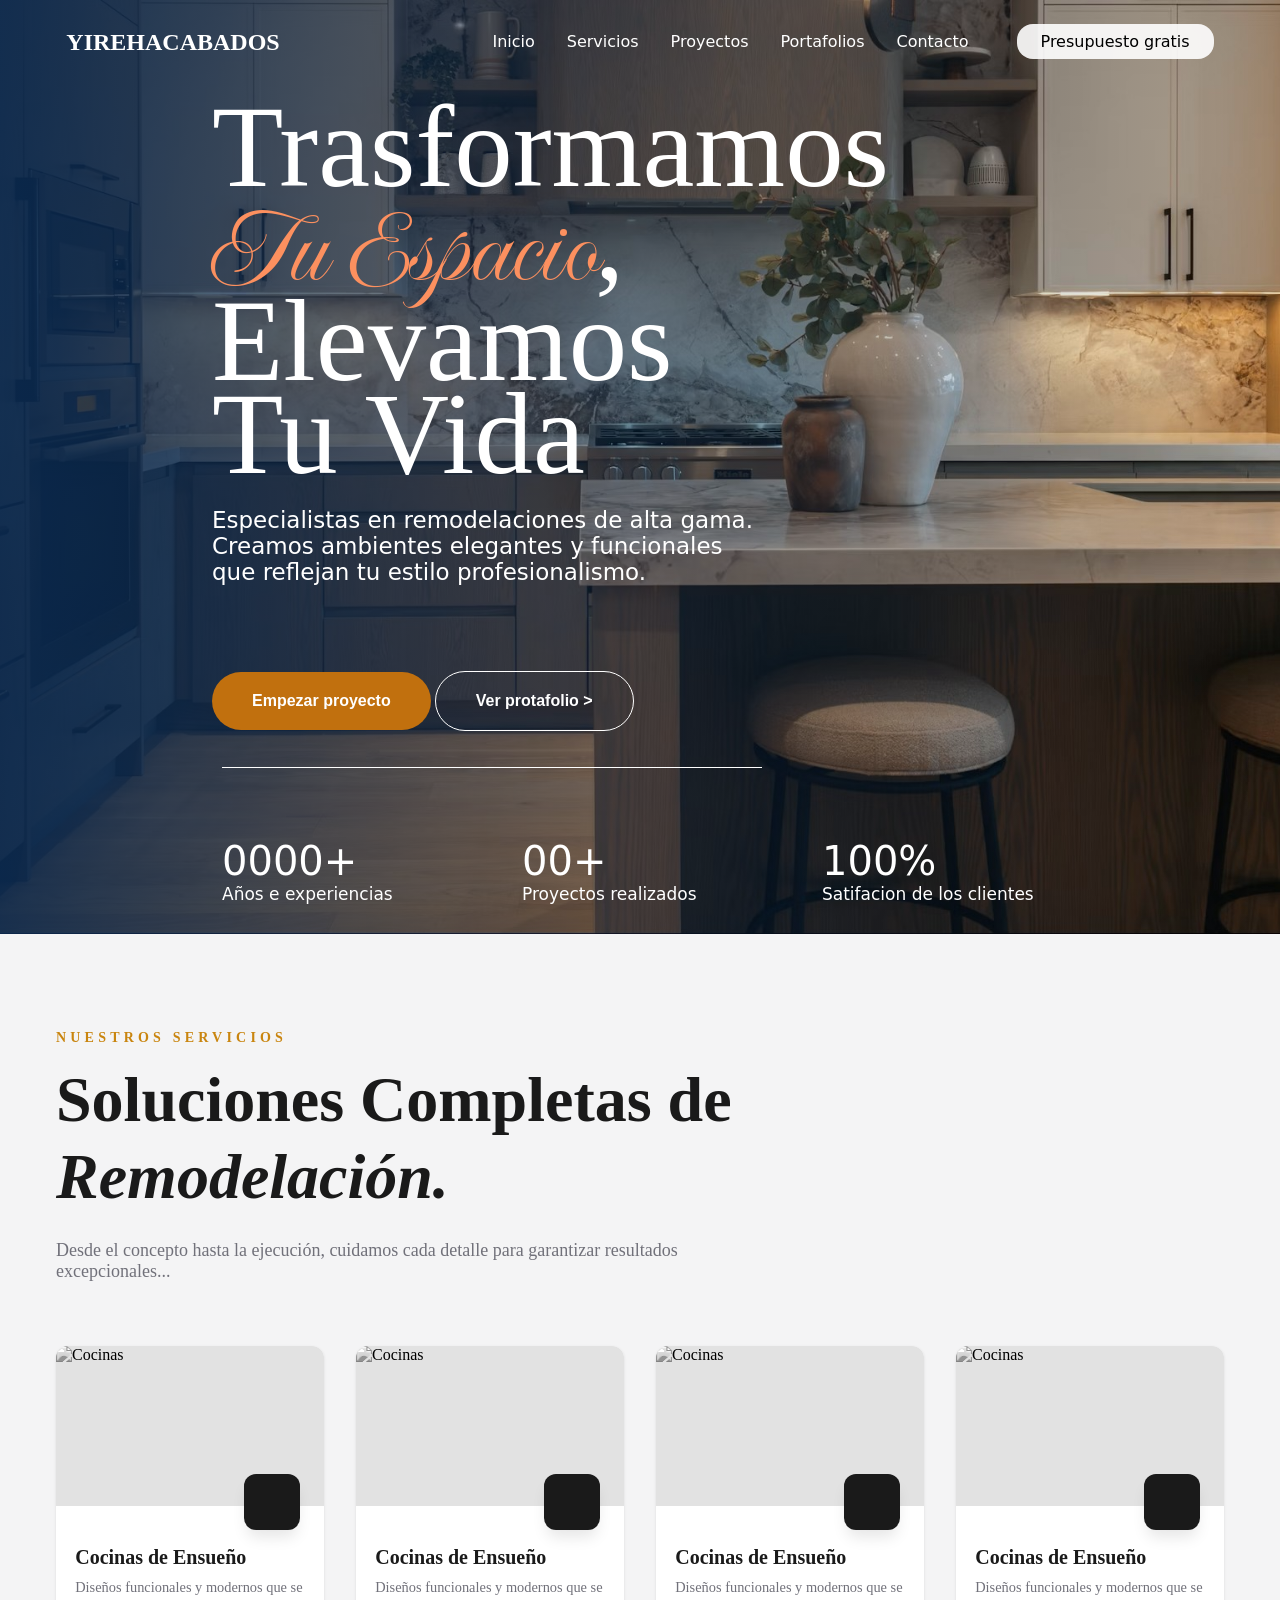
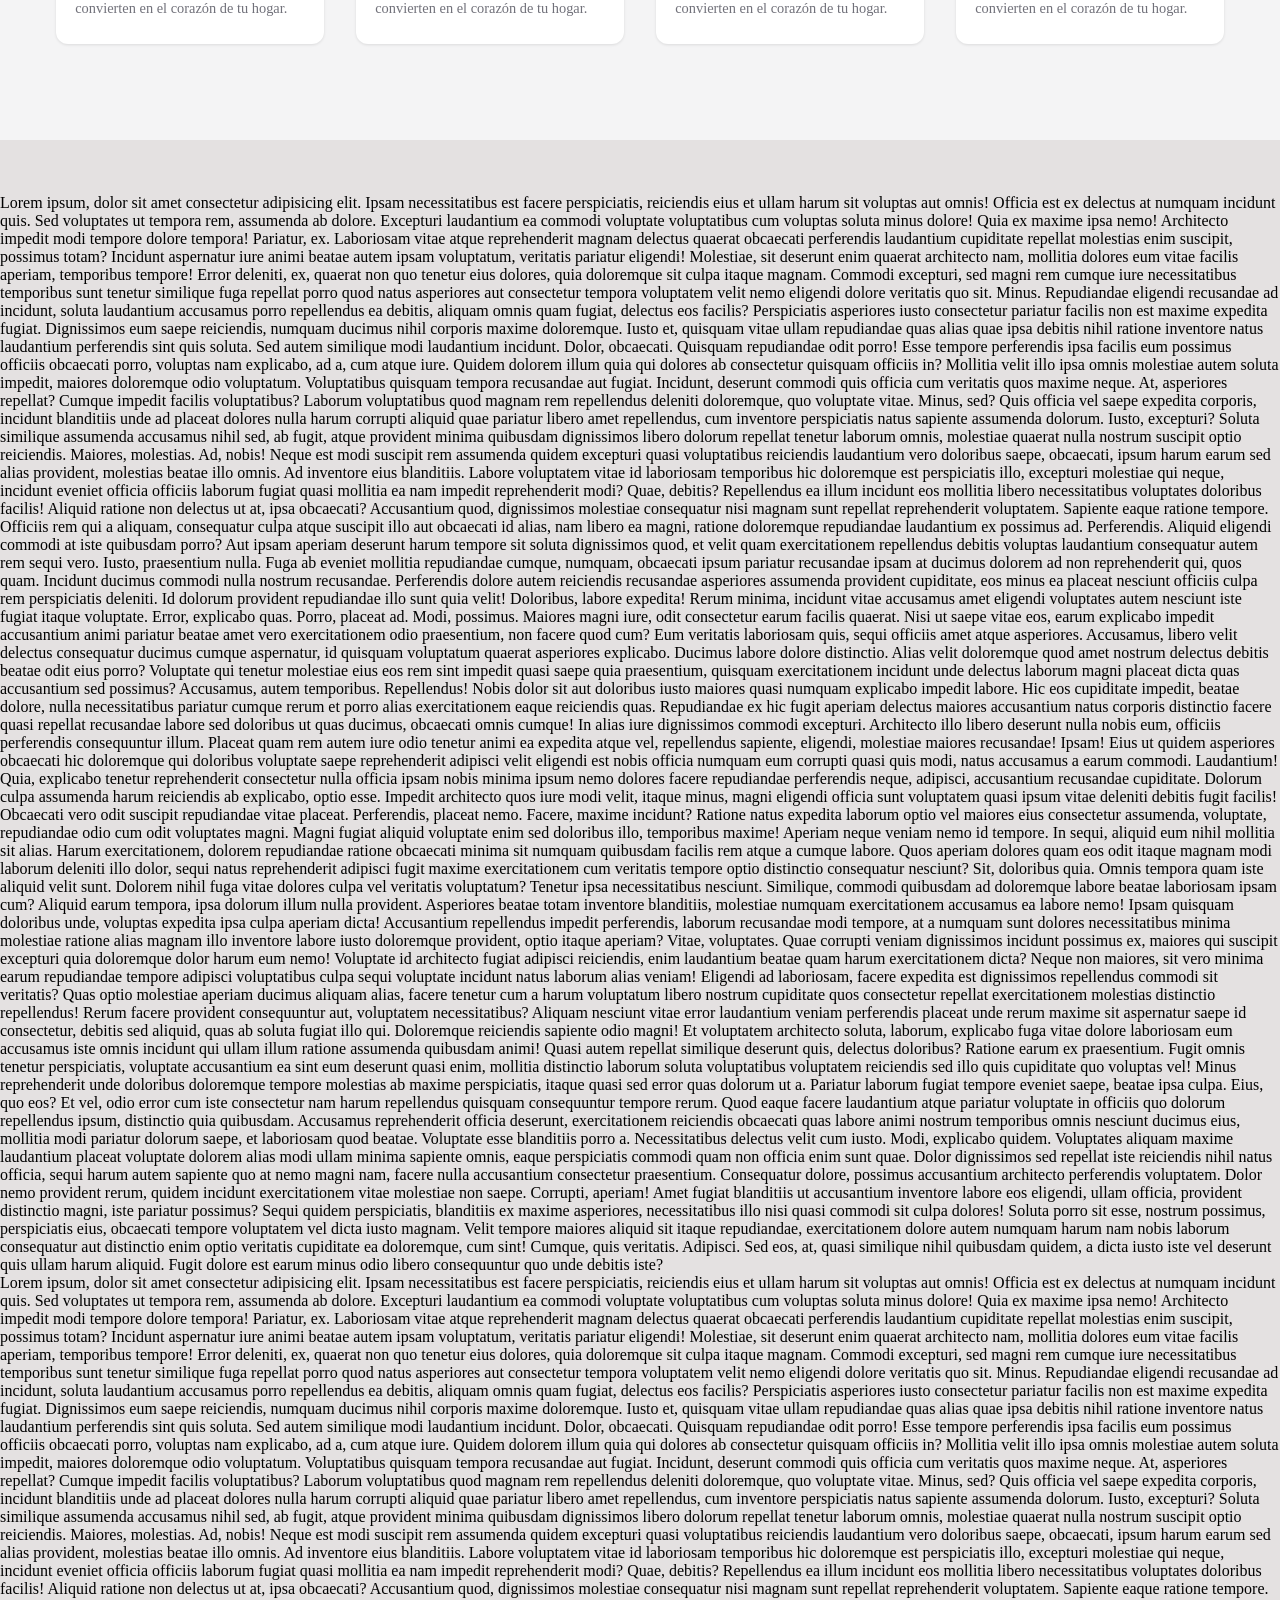
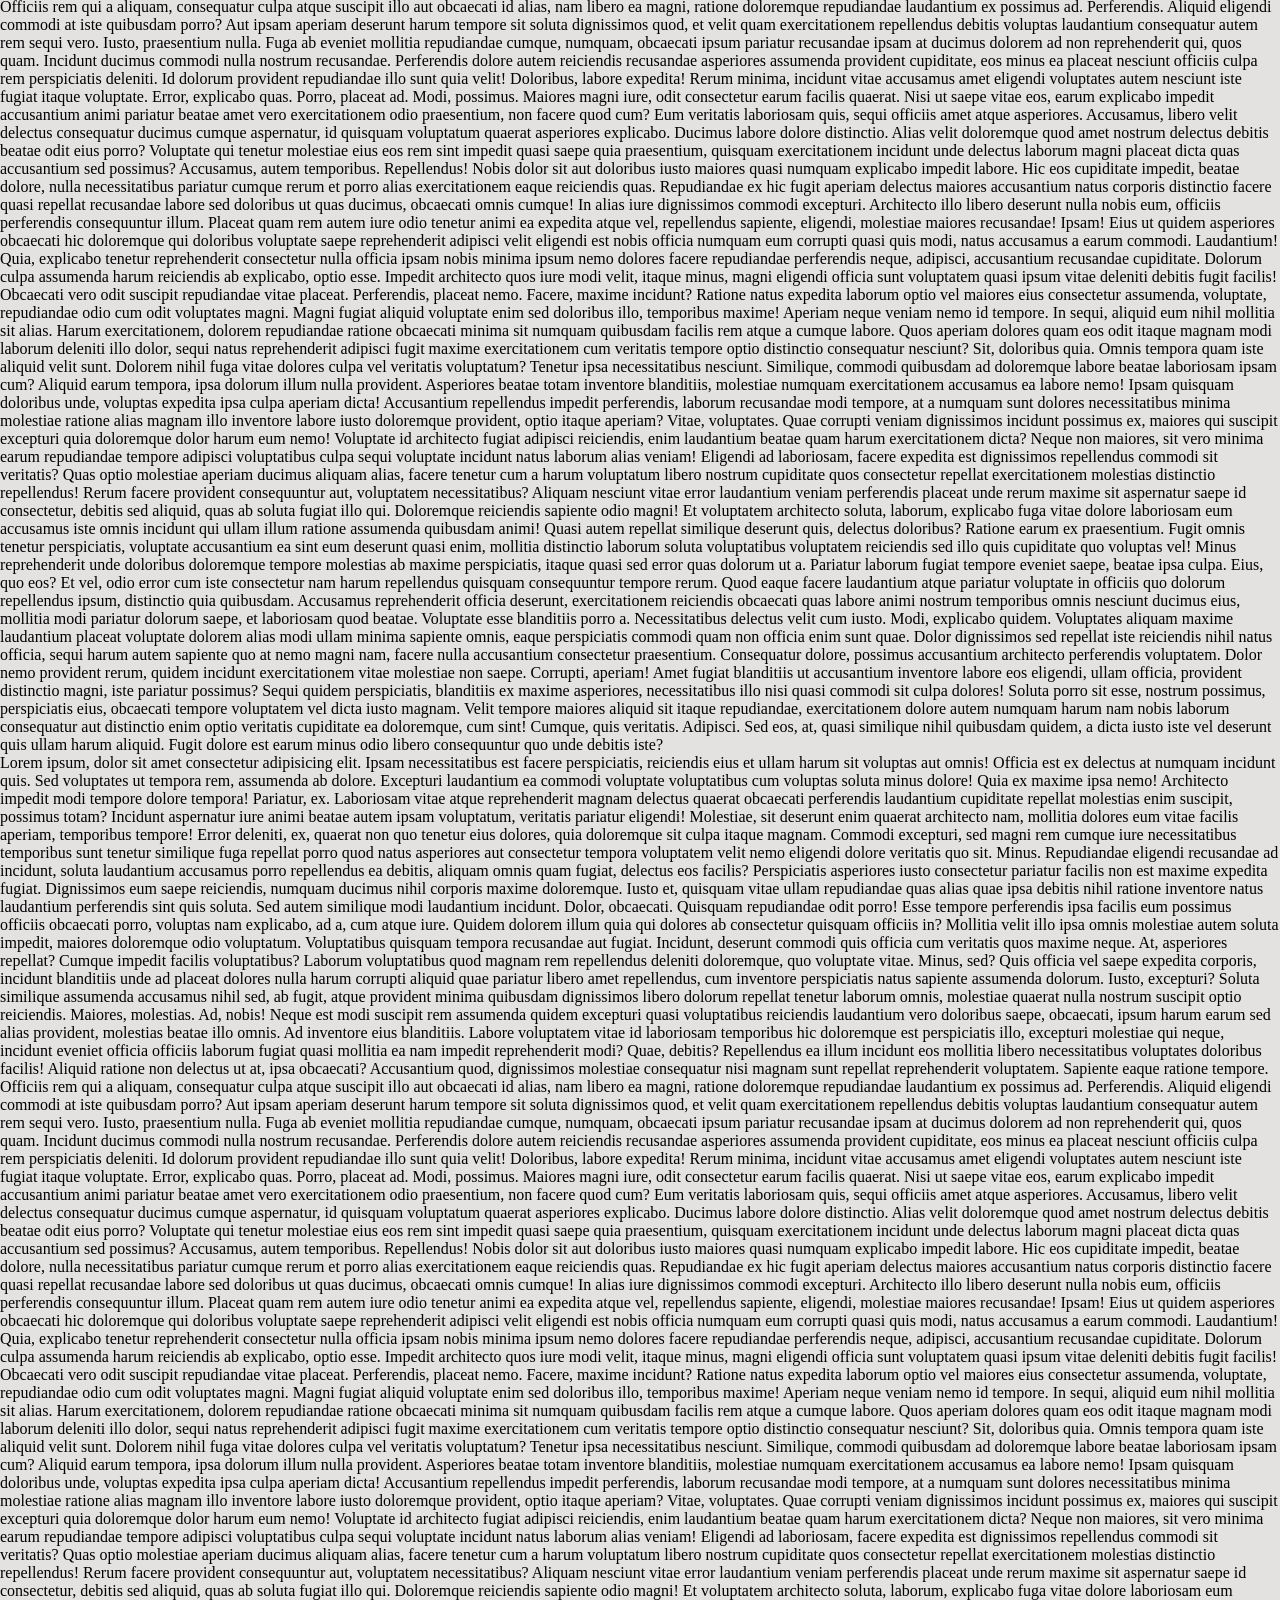
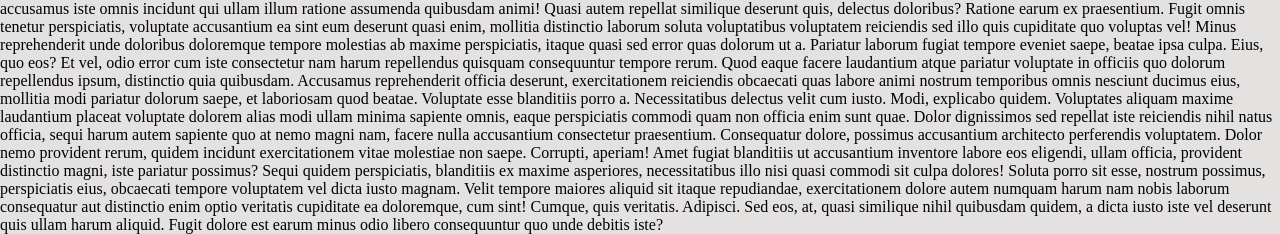
==== commit 32586c53: "Seccion Servicios 1.0" ====
--- a/index.html
+++ b/index.html
@@ -80,58 +80,80 @@
             </div>
     </section>
 
-    <section id="setvicio">
-        <p>Lorem ipsum, dolor sit amet consectetur adipisicing elit. Ipsam necessitatibus est facere perspiciatis, reiciendis eius et ullam harum sit voluptas aut omnis! Officia est ex delectus at numquam incidunt quis.
-        Sed voluptates ut tempora rem, assumenda ab dolore. Excepturi laudantium ea commodi voluptate voluptatibus cum voluptas soluta minus dolore! Quia ex maxime ipsa nemo! Architecto impedit modi tempore dolore tempora!
-        Pariatur, ex. Laboriosam vitae atque reprehenderit magnam delectus quaerat obcaecati perferendis laudantium cupiditate repellat molestias enim suscipit, possimus totam? Incidunt aspernatur iure animi beatae autem ipsam voluptatum, veritatis pariatur eligendi!
-        Molestiae, sit deserunt enim quaerat architecto nam, mollitia dolores eum vitae facilis aperiam, temporibus tempore! Error deleniti, ex, quaerat non quo tenetur eius dolores, quia doloremque sit culpa itaque magnam.
-        Commodi excepturi, sed magni rem cumque iure necessitatibus temporibus sunt tenetur similique fuga repellat porro quod natus asperiores aut consectetur tempora voluptatem velit nemo eligendi dolore veritatis quo sit. Minus.
-        Repudiandae eligendi recusandae ad incidunt, soluta laudantium accusamus porro repellendus ea debitis, aliquam omnis quam fugiat, delectus eos facilis? Perspiciatis asperiores iusto consectetur pariatur facilis non est maxime expedita fugiat.
-        Dignissimos eum saepe reiciendis, numquam ducimus nihil corporis maxime doloremque. Iusto et, quisquam vitae ullam repudiandae quas alias quae ipsa debitis nihil ratione inventore natus laudantium perferendis sint quis soluta.
-        Sed autem similique modi laudantium incidunt. Dolor, obcaecati. Quisquam repudiandae odit porro! Esse tempore perferendis ipsa facilis eum possimus officiis obcaecati porro, voluptas nam explicabo, ad a, cum atque iure.
-        Quidem dolorem illum quia qui dolores ab consectetur quisquam officiis in? Mollitia velit illo ipsa omnis molestiae autem soluta impedit, maiores doloremque odio voluptatum. Voluptatibus quisquam tempora recusandae aut fugiat.
-        Incidunt, deserunt commodi quis officia cum veritatis quos maxime neque. At, asperiores repellat? Cumque impedit facilis voluptatibus? Laborum voluptatibus quod magnam rem repellendus deleniti doloremque, quo voluptate vitae. Minus, sed?
-        Quis officia vel saepe expedita corporis, incidunt blanditiis unde ad placeat dolores nulla harum corrupti aliquid quae pariatur libero amet repellendus, cum inventore perspiciatis natus sapiente assumenda dolorum. Iusto, excepturi?
-        Soluta similique assumenda accusamus nihil sed, ab fugit, atque provident minima quibusdam dignissimos libero dolorum repellat tenetur laborum omnis, molestiae quaerat nulla nostrum suscipit optio reiciendis. Maiores, molestias. Ad, nobis!
-        Neque est modi suscipit rem assumenda quidem excepturi quasi voluptatibus reiciendis laudantium vero doloribus saepe, obcaecati, ipsum harum earum sed alias provident, molestias beatae illo omnis. Ad inventore eius blanditiis.
-        Labore voluptatem vitae id laboriosam temporibus hic doloremque est perspiciatis illo, excepturi molestiae qui neque, incidunt eveniet officia officiis laborum fugiat quasi mollitia ea nam impedit reprehenderit modi? Quae, debitis?
-        Repellendus ea illum incidunt eos mollitia libero necessitatibus voluptates doloribus facilis! Aliquid ratione non delectus ut at, ipsa obcaecati? Accusantium quod, dignissimos molestiae consequatur nisi magnam sunt repellat reprehenderit voluptatem.
-        Sapiente eaque ratione tempore. Officiis rem qui a aliquam, consequatur culpa atque suscipit illo aut obcaecati id alias, nam libero ea magni, ratione doloremque repudiandae laudantium ex possimus ad. Perferendis.
-        Aliquid eligendi commodi at iste quibusdam porro? Aut ipsam aperiam deserunt harum tempore sit soluta dignissimos quod, et velit quam exercitationem repellendus debitis voluptas laudantium consequatur autem rem sequi vero.
-        Iusto, praesentium nulla. Fuga ab eveniet mollitia repudiandae cumque, numquam, obcaecati ipsum pariatur recusandae ipsam at ducimus dolorem ad non reprehenderit qui, quos quam. Incidunt ducimus commodi nulla nostrum recusandae.
-        Perferendis dolore autem reiciendis recusandae asperiores assumenda provident cupiditate, eos minus ea placeat nesciunt officiis culpa rem perspiciatis deleniti. Id dolorum provident repudiandae illo sunt quia velit! Doloribus, labore expedita!
-        Rerum minima, incidunt vitae accusamus amet eligendi voluptates autem nesciunt iste fugiat itaque voluptate. Error, explicabo quas. Porro, placeat ad. Modi, possimus. Maiores magni iure, odit consectetur earum facilis quaerat.
-        Nisi ut saepe vitae eos, earum explicabo impedit accusantium animi pariatur beatae amet vero exercitationem odio praesentium, non facere quod cum? Eum veritatis laboriosam quis, sequi officiis amet atque asperiores.
-        Accusamus, libero velit delectus consequatur ducimus cumque aspernatur, id quisquam voluptatum quaerat asperiores explicabo. Ducimus labore dolore distinctio. Alias velit doloremque quod amet nostrum delectus debitis beatae odit eius porro?
-        Voluptate qui tenetur molestiae eius eos rem sint impedit quasi saepe quia praesentium, quisquam exercitationem incidunt unde delectus laborum magni placeat dicta quas accusantium sed possimus? Accusamus, autem temporibus. Repellendus!
-        Nobis dolor sit aut doloribus iusto maiores quasi numquam explicabo impedit labore. Hic eos cupiditate impedit, beatae dolore, nulla necessitatibus pariatur cumque rerum et porro alias exercitationem eaque reiciendis quas.
-        Repudiandae ex hic fugit aperiam delectus maiores accusantium natus corporis distinctio facere quasi repellat recusandae labore sed doloribus ut quas ducimus, obcaecati omnis cumque! In alias iure dignissimos commodi excepturi.
-        Architecto illo libero deserunt nulla nobis eum, officiis perferendis consequuntur illum. Placeat quam rem autem iure odio tenetur animi ea expedita atque vel, repellendus sapiente, eligendi, molestiae maiores recusandae! Ipsam!
-        Eius ut quidem asperiores obcaecati hic doloremque qui doloribus voluptate saepe reprehenderit adipisci velit eligendi est nobis officia numquam eum corrupti quasi quis modi, natus accusamus a earum commodi. Laudantium!
-        Quia, explicabo tenetur reprehenderit consectetur nulla officia ipsam nobis minima ipsum nemo dolores facere repudiandae perferendis neque, adipisci, accusantium recusandae cupiditate. Dolorum culpa assumenda harum reiciendis ab explicabo, optio esse.
-        Impedit architecto quos iure modi velit, itaque minus, magni eligendi officia sunt voluptatem quasi ipsum vitae deleniti debitis fugit facilis! Obcaecati vero odit suscipit repudiandae vitae placeat. Perferendis, placeat nemo.
-        Facere, maxime incidunt? Ratione natus expedita laborum optio vel maiores eius consectetur assumenda, voluptate, repudiandae odio cum odit voluptates magni. Magni fugiat aliquid voluptate enim sed doloribus illo, temporibus maxime!
-        Aperiam neque veniam nemo id tempore. In sequi, aliquid eum nihil mollitia sit alias. Harum exercitationem, dolorem repudiandae ratione obcaecati minima sit numquam quibusdam facilis rem atque a cumque labore.
-        Quos aperiam dolores quam eos odit itaque magnam modi laborum deleniti illo dolor, sequi natus reprehenderit adipisci fugit maxime exercitationem cum veritatis tempore optio distinctio consequatur nesciunt? Sit, doloribus quia.
-        Omnis tempora quam iste aliquid velit sunt. Dolorem nihil fuga vitae dolores culpa vel veritatis voluptatum? Tenetur ipsa necessitatibus nesciunt. Similique, commodi quibusdam ad doloremque labore beatae laboriosam ipsam cum?
-        Aliquid earum tempora, ipsa dolorum illum nulla provident. Asperiores beatae totam inventore blanditiis, molestiae numquam exercitationem accusamus ea labore nemo! Ipsam quisquam doloribus unde, voluptas expedita ipsa culpa aperiam dicta!
-        Accusantium repellendus impedit perferendis, laborum recusandae modi tempore, at a numquam sunt dolores necessitatibus minima molestiae ratione alias magnam illo inventore labore iusto doloremque provident, optio itaque aperiam? Vitae, voluptates.
-        Quae corrupti veniam dignissimos incidunt possimus ex, maiores qui suscipit excepturi quia doloremque dolor harum eum nemo! Voluptate id architecto fugiat adipisci reiciendis, enim laudantium beatae quam harum exercitationem dicta?
-        Neque non maiores, sit vero minima earum repudiandae tempore adipisci voluptatibus culpa sequi voluptate incidunt natus laborum alias veniam! Eligendi ad laboriosam, facere expedita est dignissimos repellendus commodi sit veritatis?
-        Quas optio molestiae aperiam ducimus aliquam alias, facere tenetur cum a harum voluptatum libero nostrum cupiditate quos consectetur repellat exercitationem molestias distinctio repellendus! Rerum facere provident consequuntur aut, voluptatem necessitatibus?
-        Aliquam nesciunt vitae error laudantium veniam perferendis placeat unde rerum maxime sit aspernatur saepe id consectetur, debitis sed aliquid, quas ab soluta fugiat illo qui. Doloremque reiciendis sapiente odio magni!
-        Et voluptatem architecto soluta, laborum, explicabo fuga vitae dolore laboriosam eum accusamus iste omnis incidunt qui ullam illum ratione assumenda quibusdam animi! Quasi autem repellat similique deserunt quis, delectus doloribus?
-        Ratione earum ex praesentium. Fugit omnis tenetur perspiciatis, voluptate accusantium ea sint eum deserunt quasi enim, mollitia distinctio laborum soluta voluptatibus voluptatem reiciendis sed illo quis cupiditate quo voluptas vel!
-        Minus reprehenderit unde doloribus doloremque tempore molestias ab maxime perspiciatis, itaque quasi sed error quas dolorum ut a. Pariatur laborum fugiat tempore eveniet saepe, beatae ipsa culpa. Eius, quo eos?
-        Et vel, odio error cum iste consectetur nam harum repellendus quisquam consequuntur tempore rerum. Quod eaque facere laudantium atque pariatur voluptate in officiis quo dolorum repellendus ipsum, distinctio quia quibusdam.
-        Accusamus reprehenderit officia deserunt, exercitationem reiciendis obcaecati quas labore animi nostrum temporibus omnis nesciunt ducimus eius, mollitia modi pariatur dolorum saepe, et laboriosam quod beatae. Voluptate esse blanditiis porro a.
-        Necessitatibus delectus velit cum iusto. Modi, explicabo quidem. Voluptates aliquam maxime laudantium placeat voluptate dolorem alias modi ullam minima sapiente omnis, eaque perspiciatis commodi quam non officia enim sunt quae.
-        Dolor dignissimos sed repellat iste reiciendis nihil natus officia, sequi harum autem sapiente quo at nemo magni nam, facere nulla accusantium consectetur praesentium. Consequatur dolore, possimus accusantium architecto perferendis voluptatem.
-        Dolor nemo provident rerum, quidem incidunt exercitationem vitae molestiae non saepe. Corrupti, aperiam! Amet fugiat blanditiis ut accusantium inventore labore eos eligendi, ullam officia, provident distinctio magni, iste pariatur possimus?
-        Sequi quidem perspiciatis, blanditiis ex maxime asperiores, necessitatibus illo nisi quasi commodi sit culpa dolores! Soluta porro sit esse, nostrum possimus, perspiciatis eius, obcaecati tempore voluptatem vel dicta iusto magnam.
-        Velit tempore maiores aliquid sit itaque repudiandae, exercitationem dolore autem numquam harum nam nobis laborum consequatur aut distinctio enim optio veritatis cupiditate ea doloremque, cum sint! Cumque, quis veritatis. Adipisci.
-        Sed eos, at, quasi similique nihil quibusdam quidem, a dicta iusto iste vel deserunt quis ullam harum aliquid. Fugit dolore est earum minus odio libero consequuntur quo unde debitis iste?</p>
-    </section>
+    <section class="section-servicios" id="servicios">
+        <div class="container">
+            
+            <div class="header-content">
+            <h2 class="text-subtitle">Nuestros Servicios</h2>
+            <h3 class="text-title">
+                Soluciones Completas de <br />
+                <span class="italic">Remodelación.</span>
+            </h3>
+            <p class="text-description">
+                Desde el concepto hasta la ejecución, cuidamos cada detalle para garantizar resultados excepcionales...
+            </p>
+            </div>
+
+            <div class="services-grid">
+            
+            <article class="service-card">
+                <div class="image-container">
+                <img src="https://images.unsplash.com/photo-1772567732969-c1506edf80a0?q=80&w=1000&auto=format&fit=crop" 
+                    alt="Cocinas" class="service-image">
+                </div>
+                <div class="card-body">
+                <div class="icon-container">
+                    <svg class="h-8 w-8" ...></svg> 
+                </div>
+                <h4 class="card-title">Cocinas de Ensueño</h4>
+                <p class="card-text">Diseños funcionales y modernos que se convierten en el corazón de tu hogar.</p>
+                </div>
+            </article>
+            <article class="service-card">
+                <div class="image-container">
+                <img src="https://images.unsplash.com/photo-1772567732969-c1506edf80a0?q=80&w=1000&auto=format&fit=crop" 
+                    alt="Cocinas" class="service-image">
+                </div>
+                <div class="card-body">
+                <div class="icon-container">
+                    <svg class="h-8 w-8" ...></svg> 
+                </div>
+                <h4 class="card-title">Cocinas de Ensueño</h4>
+                <p class="card-text">Diseños funcionales y modernos que se convierten en el corazón de tu hogar.</p>
+                </div>
+            </article>
+            <article class="service-card">
+                <div class="image-container">
+                <img src="https://images.unsplash.com/photo-1772567732969-c1506edf80a0?q=80&w=1000&auto=format&fit=crop" 
+                    alt="Cocinas" class="service-image">
+                </div>
+                <div class="card-body">
+                <div class="icon-container">
+                    <svg class="h-8 w-8" ...></svg> 
+                </div>
+                <h4 class="card-title">Cocinas de Ensueño</h4>
+                <p class="card-text">Diseños funcionales y modernos que se convierten en el corazón de tu hogar.</p>
+                </div>
+            </article>
+            <article class="service-card">
+                <div class="image-container">
+                <img src="https://images.unsplash.com/photo-1772567732969-c1506edf80a0?q=80&w=1000&auto=format&fit=crop" 
+                    alt="Cocinas" class="service-image">
+                </div>
+                <div class="card-body">
+                <div class="icon-container">
+                    <svg class="h-8 w-8" ...></svg> 
+                </div>
+                <h4 class="card-title">Cocinas de Ensueño</h4>
+                <p class="card-text">Diseños funcionales y modernos que se convierten en el corazón de tu hogar.</p>
+                </div>
+            </article>
+
+            </div>
+        </div>
+    </section>
+
+    <br><br><br>
     <section>
         <p>Lorem ipsum, dolor sit amet consectetur adipisicing elit. Ipsam necessitatibus est facere perspiciatis, reiciendis eius et ullam harum sit voluptas aut omnis! Officia est ex delectus at numquam incidunt quis.
         Sed voluptates ut tempora rem, assumenda ab dolore. Excepturi laudantium ea commodi voluptate voluptatibus cum voluptas soluta minus dolore! Quia ex maxime ipsa nemo! Architecto impedit modi tempore dolore tempora!
--- a/CSS/index.css
+++ b/CSS/index.css
@@ -27,7 +27,6 @@
 
 .navbar.scrolled {
     background-color: rgba(10, 42, 81, 0.95); /* Color al hacer scroll */
-
     box-shadow: 0 4px 10px rgba(0,0,0,0.1);
     z-index:9999;
 }
@@ -96,7 +95,7 @@
 .hero {
 position: relative;
     width: 100%;
-    height: 100vh;
+    height: 100%;
     display: flex;
     align-items: center;  
    padding-top: 80px;
@@ -210,4 +209,228 @@
 }
 .estadistica-hero p {
     font-size: 40px;
+}
+
+
+/* Seccion Servicios */
+
+/* Variables de color basadas en el diseño (estilo Shadcn/UI) */
+:root {
+  --primary: #1a1a1a;
+  --secondary: #f4f4f5;
+  --accent: #c9850f; /* Un violeta común en Tailwind, puedes cambiarlo */
+  --muted-foreground: #71717a;
+  --white: #ffffff;
+}
+
+/* Estilos de Sección */
+.section-servicios {
+  padding: 6rem 0; /* py-24 */
+  background-color: var(--secondary);
+}
+
+.container {
+  max-width: 1200px;
+  margin: 0 auto;
+  padding: 0 1rem;
+}
+
+.header-content {
+  max-width: 56rem; /* max-w-4xl */
+  margin-bottom: 4rem; /* mb-16 */
+}
+
+/* Tipografía */
+.text-subtitle {
+  font-size: 0.875rem;
+  text-transform: uppercase;
+  letter-spacing: 0.3em;
+  font-weight: 600;
+  color: var(--accent);
+  margin-bottom: 1rem;
+}
+
+.text-title {
+  font-size: clamp(2.5rem, 5vw, 4rem); /* Responsive text sizes */
+  font-family: serif;
+  color: var(--primary);
+  margin-bottom: 1.5rem;
+  line-height: 1.2;
+}
+
+.text-description {
+  font-size: 1.125rem;
+  color: var(--muted-foreground);
+  max-width: 42rem;
+}
+
+.italic { font-style: italic; }
+
+/* Grid de Tarjetas */
+.services-grid {
+  display: grid;
+  grid-template-columns: repeat(auto-fit, minmax(300px, 1fr));
+  gap: 2rem;
+}
+
+/* Tarjeta (Card) */
+.service-card {
+  position: relative;
+  background: var(--white);
+  border-radius: 0.5rem;
+  overflow: hidden;
+  transition: all 0.3s ease;
+  box-shadow: 0 1px 3px rgba(0,0,0,0.1);
+}
+
+.service-card:hover {
+  transform: translateY(-5px);
+  box-shadow: 0 20px 25px -5px rgba(0,0,0,0.1);
+}
+
+/* Imagen */
+.image-container {
+  height: 12rem; /* h-48 */
+  overflow: hidden;
+}
+
+.service-image {
+  width: 100%;
+  height: 100%;
+  object-fit: cover;
+  transition: transform 0.5s ease;
+}
+
+.service-card:hover .service-image {
+  transform: scale(1.1);
+}
+
+/* Icono flotante */
+.icon-container {
+  position: absolute;
+  top: -2.5rem;
+  right: 1.5rem;
+  height: 4rem;
+  width: 4rem;
+  background-color: var(--accent);
+  border-radius: 1rem;
+  display: flex;
+  align-items: center;
+  justify-content: center;
+  color: white;
+  box-shadow: 0 10px 15px -3px rgba(0,0,0,0.1);
+  transition: transform 0.3s ease;
+}
+
+.service-card:hover .icon-container {
+  transform: translateY(-0.5rem);
+}
+
+/* Contenido de la tarjeta */
+.card-body {
+  padding: 2.5rem 1.5rem 1.5rem; /* pt-10 */
+  position: relative;
+}
+
+.card-title {
+  font-size: 1.5rem;
+  font-family: serif;
+  margin-bottom: 0.5rem;
+  color: var(--primary);
+}
+
+.card-text {
+  color: var(--muted-foreground);
+  line-height: 1.625;
+}
+
+
+
+
+
+/* Grid configurado para 4 columnas en desktop */
+.services-grid {
+  display: grid;
+  grid-template-columns: repeat(1, 1fr); /* 1 columna en móvil */
+  gap: 2rem;
+}
+
+@media (min-width: 768px) {
+  .services-grid {
+    grid-template-columns: repeat(2, 1fr); /* 2 columnas en tablet */
+  }
+}
+
+@media (min-width: 1024px) {
+  .services-grid {
+    grid-template-columns: repeat(4, 1fr); /* 4 columnas en desktop */
+  }
+}
+
+/* Tarjeta Estilo Minimalista */
+.service-card {
+  position: relative;
+  background: var(--white);
+  border-radius: 0.75rem;
+  overflow: hidden;
+  transition: all 0.4s cubic-bezier(0.4, 0, 0.2, 1);
+  border: 1px solid var(--border-gray);
+}
+
+.service-card:hover {
+  transform: translateY(-8px);
+  box-shadow: 0 20px 25px -5px rgba(0, 0, 0, 0.1);
+}
+
+/* Placeholder para la imagen */
+.image-container {
+  height: 10rem; 
+  background-color: #e2e2e2; /* Gris neutro hasta que pongas la imagen */
+  overflow: hidden;
+}
+
+.service-image {
+  width: 100%;
+  height: 100%;
+  object-fit: cover;
+  transition: transform 0.6s ease;
+  filter: grayscale(100%); /* Las mantiene grises por ahora */
+}
+
+.service-card:hover .service-image {
+  transform: scale(1.05);
+}
+
+/* Caja del Icono neutra */
+.icon-container {
+  position: absolute;
+  top: -2rem;
+  right: 1.5rem;
+  height: 3.5rem;
+  width: 3.5rem;
+  background-color: var(--primary);
+  border-radius: 0.75rem;
+  display: flex;
+  align-items: center;
+  justify-content: center;
+  color: white;
+  transition: all 0.3s ease;
+}
+
+.card-body {
+  padding: 2.5rem 1.2rem 1.5rem;
+  position: relative;
+}
+
+.card-title {
+  font-size: 1.25rem;
+  font-weight: 700;
+  margin-bottom: 0.5rem;
+  color: var(--primary);
+}
+
+.card-text {
+  font-size: 0.9rem;
+  color: var(--muted-foreground);
+  line-height: 1.5;
 }
